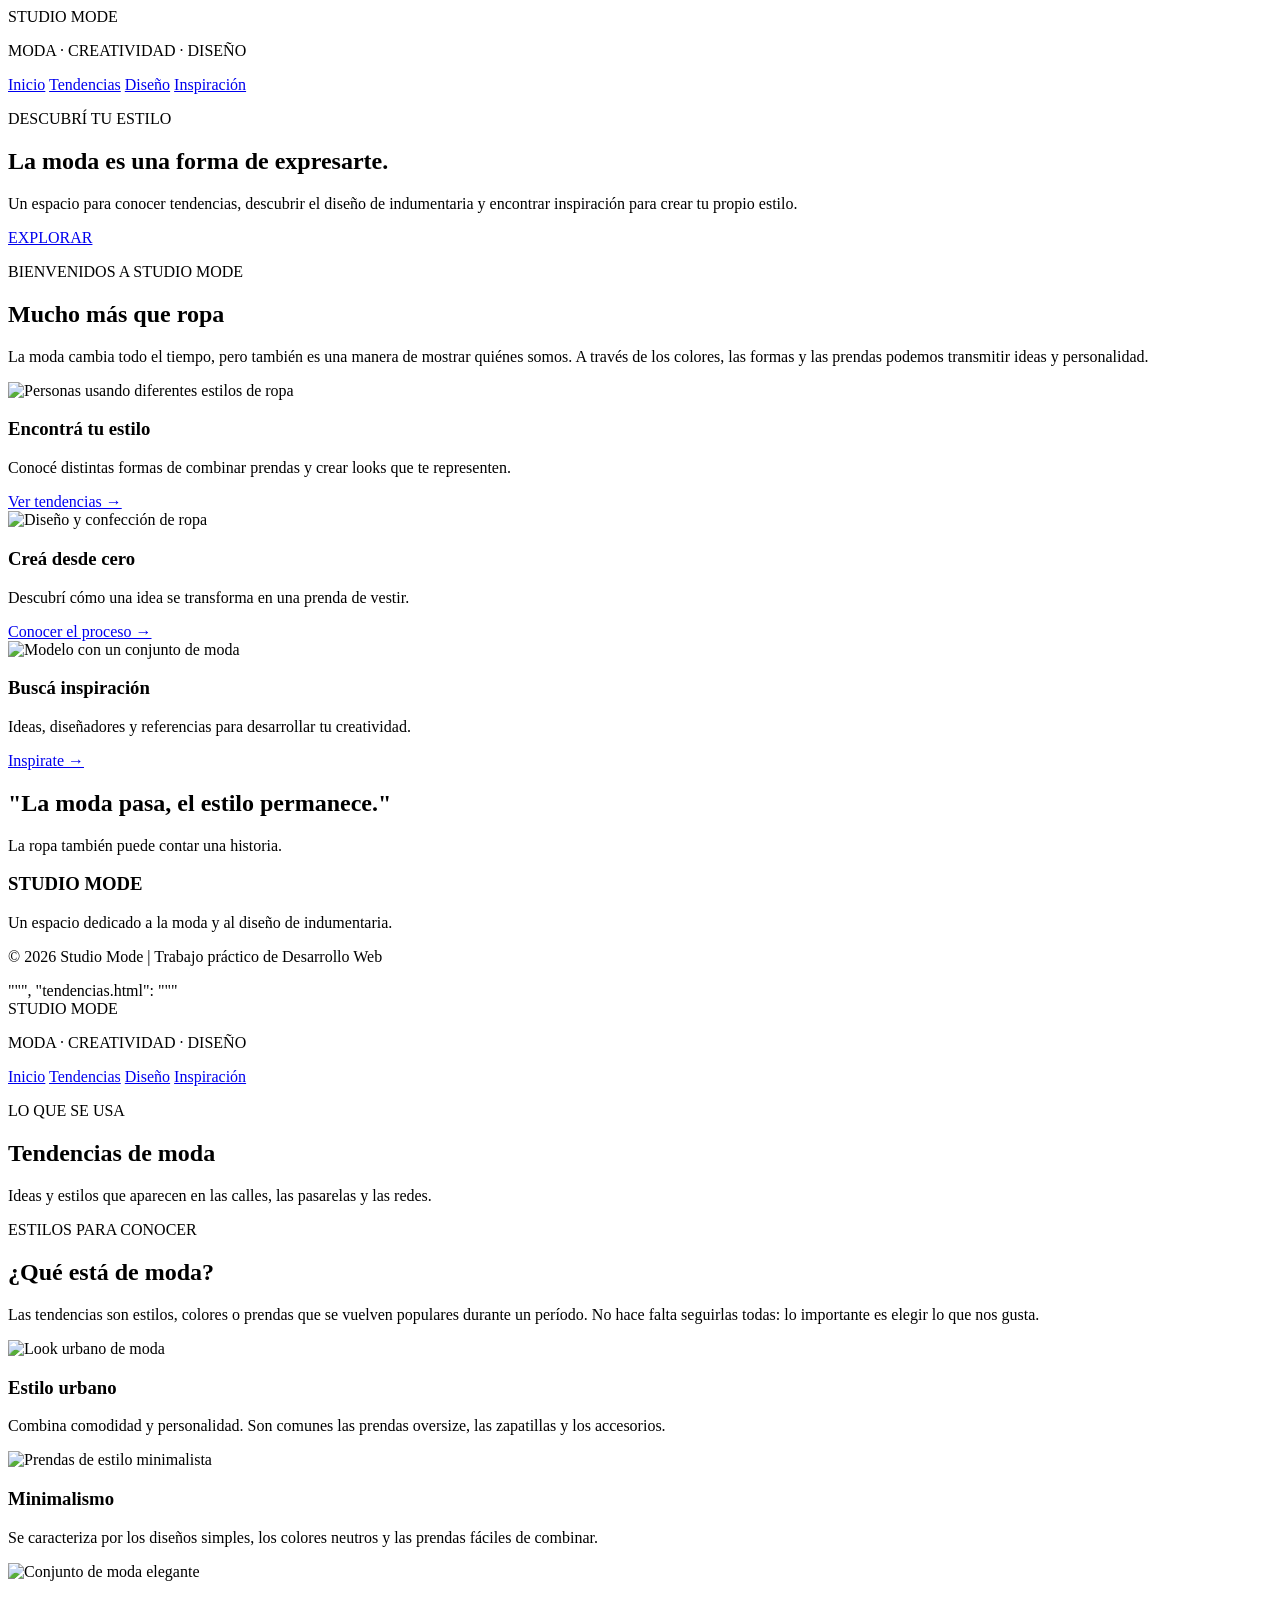
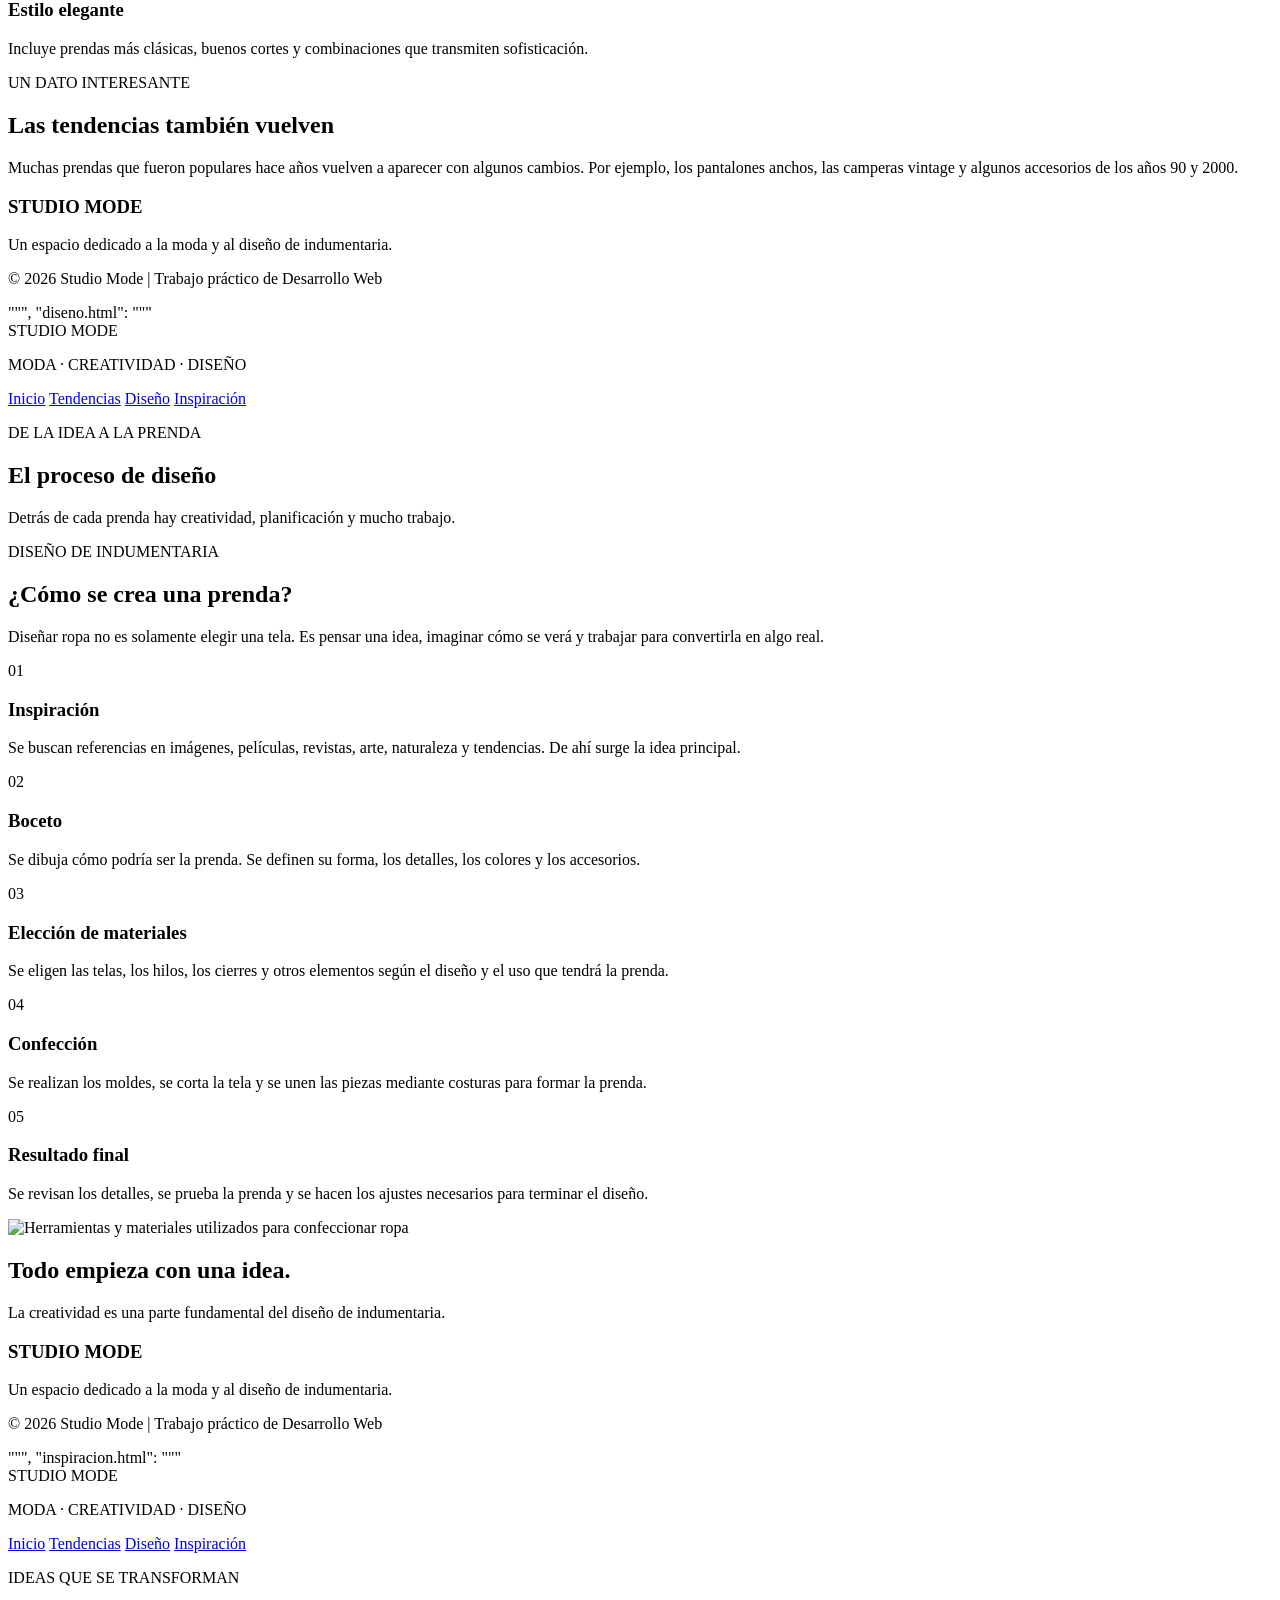
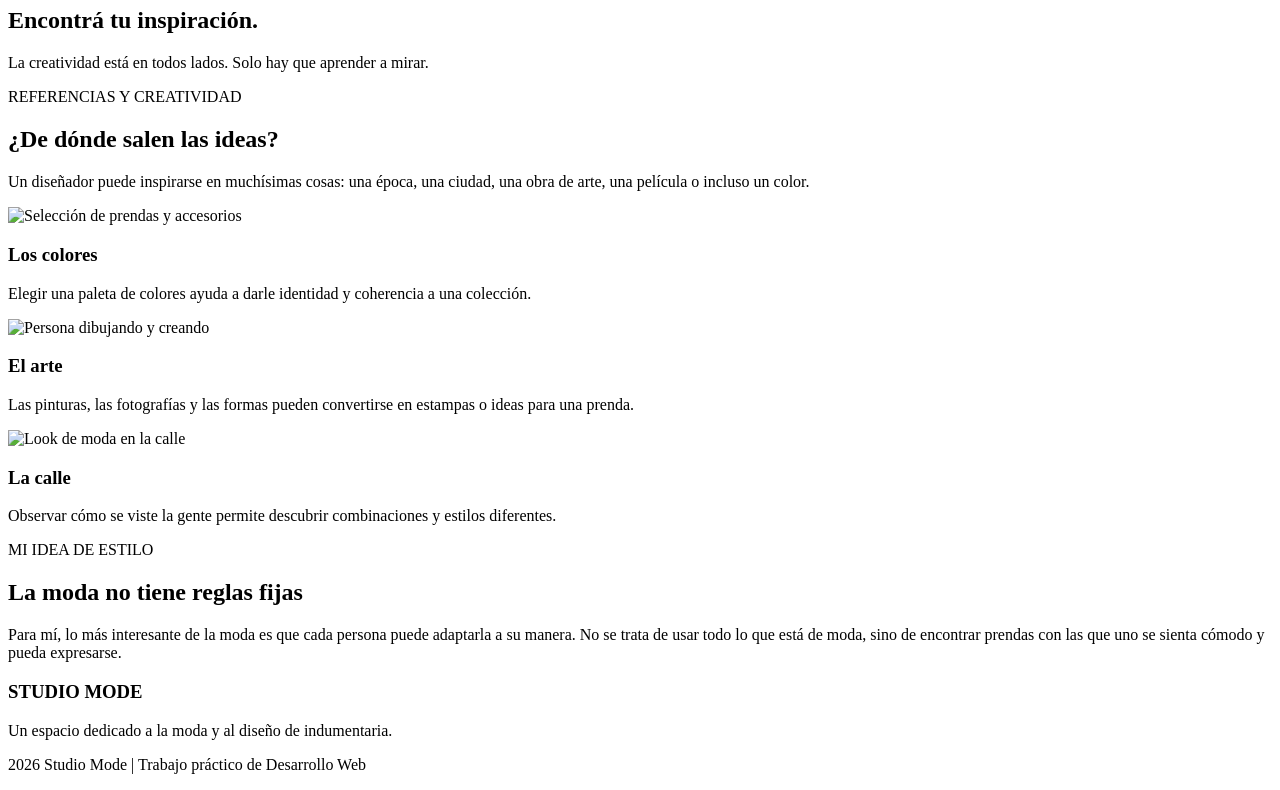
==== index.html @ 14156bb3 "Agrege un html" ====
<!DOCTYPE html>
<html lang="en"> 

<head>
    <meta charset="UTF-8">
    <meta name="viewport" content="width=device-width, initial-scale=1.0">
    <title>Studio Mode | Inicio</title>
    <link rel="stylesheet" href="estilos.css">
</head>
<body>
    <header>
        <div class="logo">STUDIO <span>MODE</span></div>
        <p>MODA · CREATIVIDAD · DISEÑO</p>
    </header>

    <nav>
        <a class="seleccionado" href="index.html">Inicio</a>
        <a href="tendencias.html">Tendencias</a>
        <a href="diseno.html">Diseño</a>
        <a href="inspiracion.html">Inspiración</a>
    </nav>

    <main>
        <section class="portada">
            <div class="portada-texto">
                <p class="subtitulo">DESCUBRÍ TU ESTILO</p>
                <h1>La moda es una forma de expresarte.</h1>
                <p>Un espacio para conocer tendencias, descubrir el diseño de indumentaria y encontrar inspiración para crear tu propio estilo.</p>
                <a class="boton" href="tendencias.html">EXPLORAR</a>
            </div>
        </section>

        <section class="contenido">
            <div class="titulo-seccion">
                <p class="subtitulo">BIENVENIDOS A STUDIO MODE</p>
                <h2>Mucho más que ropa</h2>
                <p>La moda cambia todo el tiempo, pero también es una manera de mostrar quiénes somos. A través de los colores, las formas y las prendas podemos transmitir ideas y personalidad.</p>
            </div>

            <div class="tarjetas">
                <article class="tarjeta">
                    <img src="https://images.unsplash.com/photo-1483985988355-763728e1935b?auto=format&fit=crop&w=900&q=85" alt="Personas usando diferentes estilos de ropa">
                    <div class="tarjeta-texto">
                        <h3>Encontrá tu estilo</h3>
                        <p>Conocé distintas formas de combinar prendas y crear looks que te representen.</p>
                        <a href="tendencias.html">Ver tendencias →</a>
                    </div>
                </article>

                <article class="tarjeta">
                    <img src="https://images.unsplash.com/photo-1558618666-fcd25c85cd64?auto=format&fit=crop&w=900&q=85" alt="Diseño y confección de ropa">
                    <div class="tarjeta-texto">
                        <h3>Creá desde cero</h3>
                        <p>Descubrí cómo una idea se transforma en una prenda de vestir.</p>
                        <a href="diseno.html">Conocer el proceso →</a>
                    </div>
                </article>

                <article class="tarjeta">
                    <img src="https://images.unsplash.com/photo-1539109136881-3be0616acf4b?auto=format&fit=crop&w=900&q=85" alt="Modelo con un conjunto de moda">
                    <div class="tarjeta-texto">
                        <h3>Buscá inspiración</h3>
                        <p>Ideas, diseñadores y referencias para desarrollar tu creatividad.</p>
                        <a href="inspiracion.html">Inspirate →</a>
                    </div>
                </article>
            </div>
        </section>

        <section class="frase">
            <h2>"La moda pasa, el estilo permanece."</h2>
            <p>La ropa también puede contar una historia.</p>
        </section>
    </main>

    <footer>
        <h3>STUDIO MODE</h3>
        <p>Un espacio dedicado a la moda y al diseño de indumentaria.</p>
        <p class="copyright">© 2026 Studio Mode | Trabajo práctico de Desarrollo Web</p>
    </footer>
</body>
</html>
""",
"tendencias.html": """<!DOCTYPE html>
<html lang="es">
<head>
    <meta charset="UTF-8">
    <meta name="viewport" content="width=device-width, initial-scale=1.0">
    <title>Studio Mode | Tendencias</title>
    <link rel="stylesheet" href="estilos.css">
</head>
<body>
    <header>
        <div class="logo">STUDIO <span>MODE</span></div>
        <p>MODA · CREATIVIDAD · DISEÑO</p>
    </header>

    <nav>
        <a href="index.html">Inicio</a>
        <a class="seleccionado" href="tendencias.html">Tendencias</a>
        <a href="diseno.html">Diseño</a>
        <a href="inspiracion.html">Inspiración</a>
    </nav>

    <main>
        <section class="banner tendencias-banner">
            <div>
                <p class="subtitulo">LO QUE SE USA</p>
                <h1>Tendencias de moda</h1>
                <p>Ideas y estilos que aparecen en las calles, las pasarelas y las redes.</p>
            </div>
        </section>

        <section class="contenido">
            <div class="titulo-seccion">
                <p class="subtitulo">ESTILOS PARA CONOCER</p>
                <h2>¿Qué está de moda?</h2>
                <p>Las tendencias son estilos, colores o prendas que se vuelven populares durante un período. No hace falta seguirlas todas: lo importante es elegir lo que nos gusta.</p>
            </div>

            <div class="tarjetas">
                <article class="tarjeta">
                    <img src="https://images.unsplash.com/photo-1529139574466-a303027c1d8b?auto=format&fit=crop&w=900&q=85" alt="Look urbano de moda">
                    <div class="tarjeta-texto">
                        <h3>Estilo urbano</h3>
                        <p>Combina comodidad y personalidad. Son comunes las prendas oversize, las zapatillas y los accesorios.</p>
                    </div>
                </article>
                <article class="tarjeta">
                    <img src="https://images.unsplash.com/photo-1490481651871-ab68de25d43d?auto=format&fit=crop&w=900&q=85" alt="Prendas de estilo minimalista">
                    <div class="tarjeta-texto">
                        <h3>Minimalismo</h3>
                        <p>Se caracteriza por los diseños simples, los colores neutros y las prendas fáciles de combinar.</p>
                    </div>
                </article>
                <article class="tarjeta">
                    <img src="https://images.unsplash.com/photo-1539109136881-3be0616acf4b?auto=format&fit=crop&w=900&q=85" alt="Conjunto de moda elegante">
                    <div class="tarjeta-texto">
                        <h3>Estilo elegante</h3>
                        <p>Incluye prendas más clásicas, buenos cortes y combinaciones que transmiten sofisticación.</p>
                    </div>
                </article>
            </div>
        </section>

        <section class="contenido bloque-color">
            <div class="titulo-seccion">
                <p class="subtitulo">UN DATO INTERESANTE</p>
                <h2>Las tendencias también vuelven</h2>
                <p>Muchas prendas que fueron populares hace años vuelven a aparecer con algunos cambios. Por ejemplo, los pantalones anchos, las camperas vintage y algunos accesorios de los años 90 y 2000.</p>
            </div>
        </section>
    </main>

    <footer>
        <h3>STUDIO MODE</h3>
        <p>Un espacio dedicado a la moda y al diseño de indumentaria.</p>
        <p class="copyright">© 2026 Studio Mode | Trabajo práctico de Desarrollo Web</p>
    </footer>
</body>
</html>
""",
"diseno.html": """<!DOCTYPE html>
<html lang="es">
<head>
    <meta charset="UTF-8">
    <meta name="viewport" content="width=device-width, initial-scale=1.0">
    <title>Studio Mode | Diseño</title>
    <link rel="stylesheet" href="estilos.css">
</head>
<body>
    <header>
        <div class="logo">STUDIO <span>MODE</span></div>
        <p>MODA · CREATIVIDAD · DISEÑO</p>
    </header>

    <nav>
        <a href="index.html">Inicio</a>
        <a href="tendencias.html">Tendencias</a>
        <a class="seleccionado" href="diseno.html">Diseño</a>
        <a href="inspiracion.html">Inspiración</a>
    </nav>

    <main>
        <section class="banner diseno-banner">
            <div>
                <p class="subtitulo">DE LA IDEA A LA PRENDA</p>
                <h1>El proceso de diseño</h1>
                <p>Detrás de cada prenda hay creatividad, planificación y mucho trabajo.</p>
            </div>
        </section>

        <section class="contenido">
            <div class="titulo-seccion">
                <p class="subtitulo">DISEÑO DE INDUMENTARIA</p>
                <h2>¿Cómo se crea una prenda?</h2>
                <p>Diseñar ropa no es solamente elegir una tela. Es pensar una idea, imaginar cómo se verá y trabajar para convertirla en algo real.</p>
            </div>

            <div class="pasos">
                <article class="paso">
                    <span>01</span>
                    <div><h3>Inspiración</h3><p>Se buscan referencias en imágenes, películas, revistas, arte, naturaleza y tendencias. De ahí surge la idea principal.</p></div>
                </article>
                <article class="paso">
                    <span>02</span>
                    <div><h3>Boceto</h3><p>Se dibuja cómo podría ser la prenda. Se definen su forma, los detalles, los colores y los accesorios.</p></div>
                </article>
                <article class="paso">
                    <span>03</span>
                    <div><h3>Elección de materiales</h3><p>Se eligen las telas, los hilos, los cierres y otros elementos según el diseño y el uso que tendrá la prenda.</p></div>
                </article>
                <article class="paso">
                    <span>04</span>
                    <div><h3>Confección</h3><p>Se realizan los moldes, se corta la tela y se unen las piezas mediante costuras para formar la prenda.</p></div>
                </article>
                <article class="paso">
                    <span>05</span>
                    <div><h3>Resultado final</h3><p>Se revisan los detalles, se prueba la prenda y se hacen los ajustes necesarios para terminar el diseño.</p></div>
                </article>
            </div>

            <div class="imagen-destacada">
                <img src="https://images.unsplash.com/photo-1558618666-fcd25c85cd64?auto=format&fit=crop&w=1400&q=85" alt="Herramientas y materiales utilizados para confeccionar ropa">
                <div><h2>Todo empieza con una idea.</h2><p>La creatividad es una parte fundamental del diseño de indumentaria.</p></div>
            </div>
        </section>
    </main>

    <footer>
        <h3>STUDIO MODE</h3>
        <p>Un espacio dedicado a la moda y al diseño de indumentaria.</p>
        <p class="copyright">© 2026 Studio Mode | Trabajo práctico de Desarrollo Web</p>
    </footer>
</body>
</html>
""",
"inspiracion.html": """<!DOCTYPE html>
<html lang="es">
<head>
    <meta charset="UTF-8">
    <meta name="viewport" content="width=device-width, initial-scale=1.0">
    <title>Studio Mode | Inspiración</title>
    <link rel="stylesheet" href="estilos.css">
</head>
<body>
    <header>
        <div class="logo">STUDIO <span>MODE</span></div>
        <p>MODA · CREATIVIDAD · DISEÑO</p>
    </header>

    <nav>
        <a href="index.html">Inicio</a>
        <a href="tendencias.html">Tendencias</a>
        <a href="diseno.html">Diseño</a>
        <a class="seleccionado" href="inspiracion.html">Inspiración</a>
    </nav>

    <main>
        <section class="banner inspiracion-banner">
            <div>
                <p class="subtitulo">IDEAS QUE SE TRANSFORMAN</p>
                <h1>Encontrá tu inspiración.</h1>
                <p>La creatividad está en todos lados. Solo hay que aprender a mirar.</p>
            </div>
        </section>

        <section class="contenido">
            <div class="titulo-seccion">
                <p class="subtitulo">REFERENCIAS Y CREATIVIDAD</p>
                <h2>¿De dónde salen las ideas?</h2>
                <p>Un diseñador puede inspirarse en muchísimas cosas: una época, una ciudad, una obra de arte, una película o incluso un color.</p>
            </div>

            <div class="inspo-grid">
                <article class="inspo-card">
                    <img src="https://images.unsplash.com/photo-1490481651871-ab68de25d43d?auto=format&fit=crop&w=900&q=85" alt="Selección de prendas y accesorios">
                    <h3>Los colores</h3>
                    <p>Elegir una paleta de colores ayuda a darle identidad y coherencia a una colección.</p>
                </article>
                <article class="inspo-card">
                    <img src="https://images.unsplash.com/photo-1452860606245-08befc0ff44b?auto=format&fit=crop&w=900&q=85" alt="Persona dibujando y creando">
                    <h3>El arte</h3>
                    <p>Las pinturas, las fotografías y las formas pueden convertirse en estampas o ideas para una prenda.</p>
                </article>
                <article class="inspo-card">
                    <img src="https://images.unsplash.com/photo-1529139574466-a303027c1d8b?auto=format&fit=crop&w=900&q=85" alt="Look de moda en la calle">
                    <h3>La calle</h3>
                    <p>Observar cómo se viste la gente permite descubrir combinaciones y estilos diferentes.</p>
                </article>
            </div>
        </section>

        <section class="contenido bloque-color">
            <div class="titulo-seccion">
                <p class="subtitulo">MI IDEA DE ESTILO</p>
                <h2>La moda no tiene reglas fijas</h2>
                <p>Para mí, lo más interesante de la moda es que cada persona puede adaptarla a su manera. No se trata de usar todo lo que está de moda, sino de encontrar prendas con las que uno se sienta cómodo y pueda expresarse.</p>
            </div>
        </section>
    </main>

    <footer>
        <h3>STUDIO MODE</h3>
        <p>Un espacio dedicado a la moda y al diseño de indumentaria.</p>
        <p class="copyright">2026 Studio Mode | Trabajo práctico de Desarrollo Web</p>
    </footer>
</body>
</html>
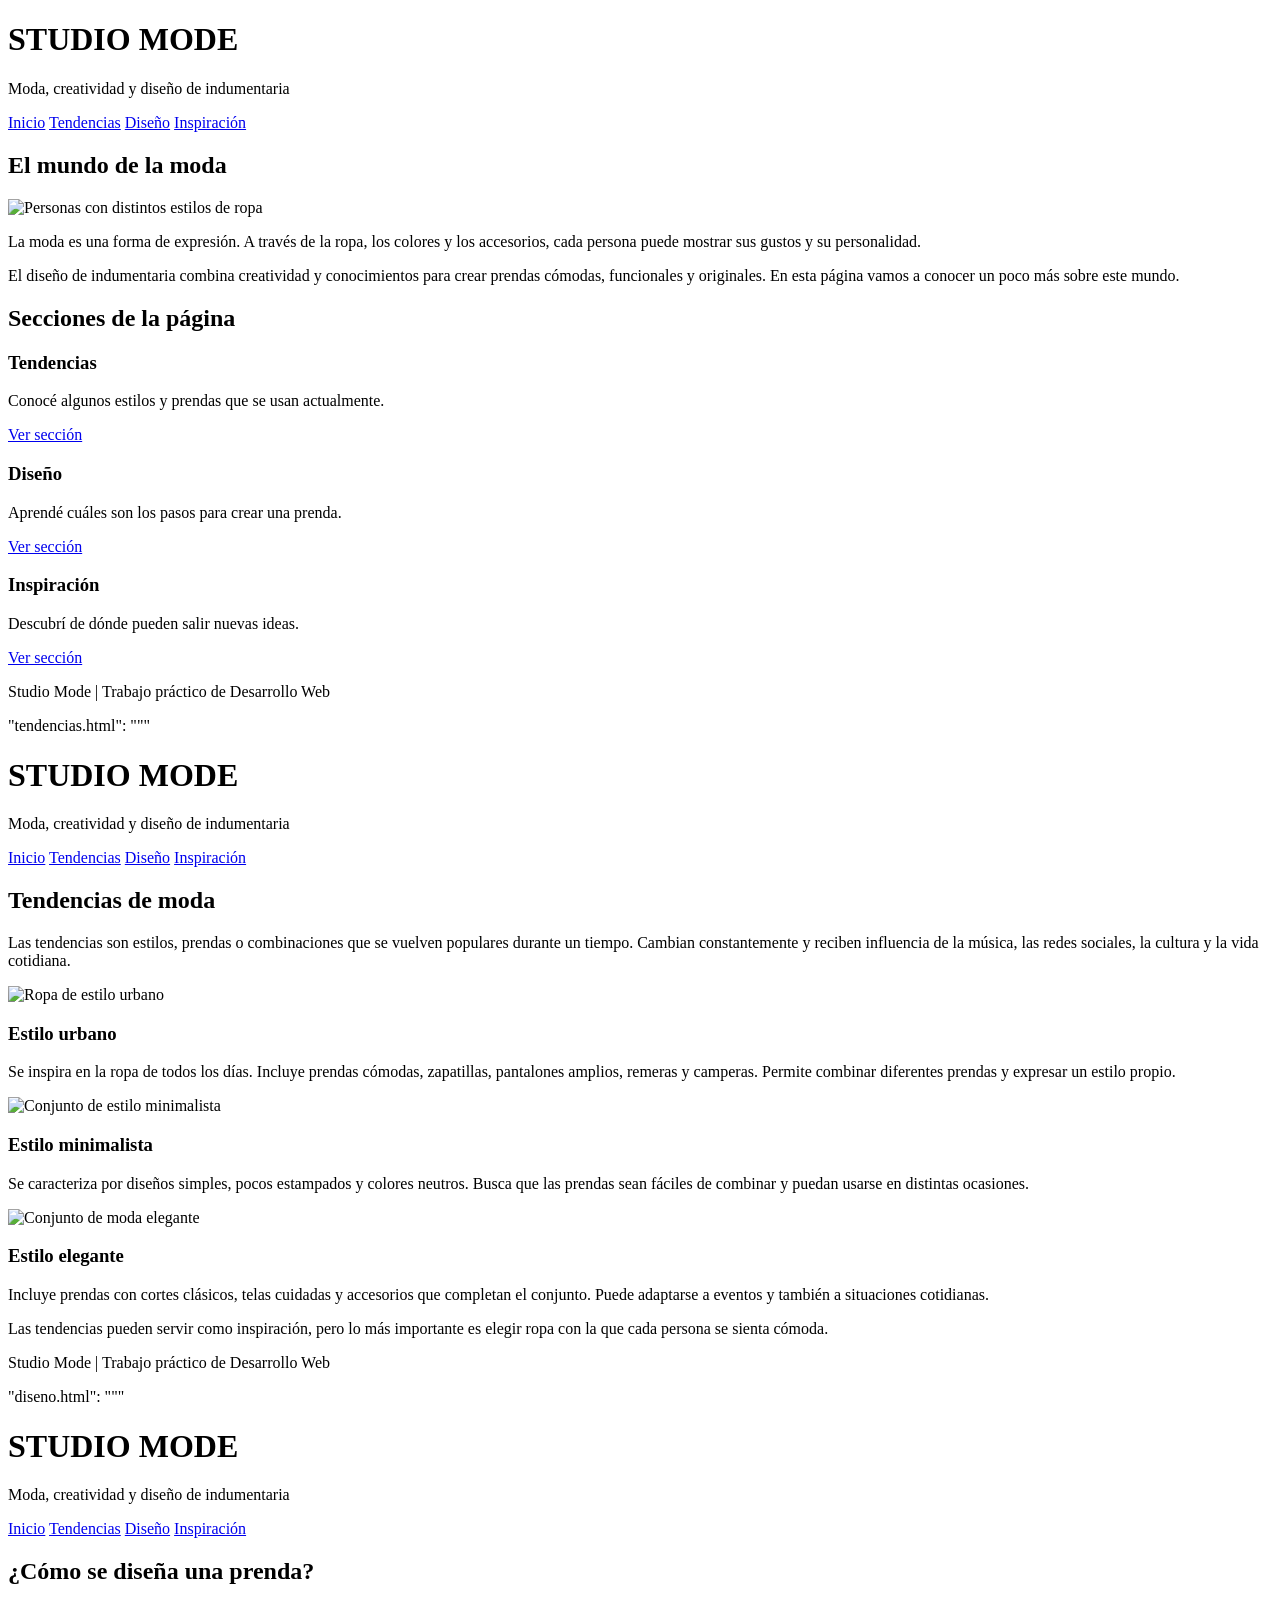
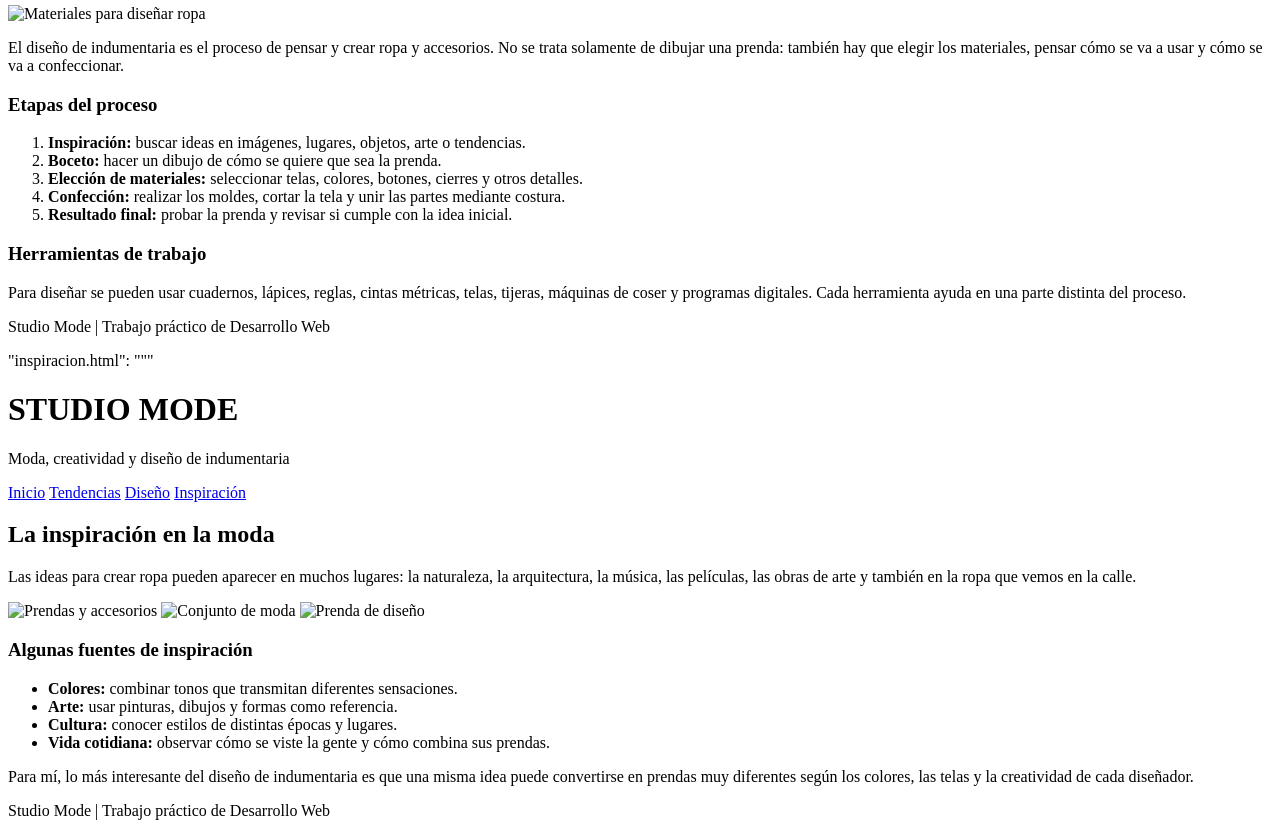
==== commit 25c29b27: "modifique cosas del html" ====
--- a/index.html
+++ b/index.html
@@ -1,309 +1,173 @@
 <!DOCTYPE html>
-<html lang="en"> 
-
+<html lang="en">
 <head>
     <meta charset="UTF-8">
     <meta name="viewport" content="width=device-width, initial-scale=1.0">
-    <title>Studio Mode | Inicio</title>
+    <title>Studio Mode - Inicio</title>
     <link rel="stylesheet" href="estilos.css">
 </head>
 <body>
     <header>
-        <div class="logo">STUDIO <span>MODE</span></div>
-        <p>MODA · CREATIVIDAD · DISEÑO</p>
+        <h1>STUDIO MODE</h1>
+        <p>Moda, creatividad y diseño de indumentaria</p>
     </header>
-
     <nav>
-        <a class="seleccionado" href="index.html">Inicio</a>
+        <a href="index.html">Inicio</a>
         <a href="tendencias.html">Tendencias</a>
         <a href="diseno.html">Diseño</a>
         <a href="inspiracion.html">Inspiración</a>
     </nav>
-
     <main>
-        <section class="portada">
-            <div class="portada-texto">
-                <p class="subtitulo">DESCUBRÍ TU ESTILO</p>
-                <h1>La moda es una forma de expresarte.</h1>
-                <p>Un espacio para conocer tendencias, descubrir el diseño de indumentaria y encontrar inspiración para crear tu propio estilo.</p>
-                <a class="boton" href="tendencias.html">EXPLORAR</a>
-            </div>
-        </section>
-
-        <section class="contenido">
-            <div class="titulo-seccion">
-                <p class="subtitulo">BIENVENIDOS A STUDIO MODE</p>
-                <h2>Mucho más que ropa</h2>
-                <p>La moda cambia todo el tiempo, pero también es una manera de mostrar quiénes somos. A través de los colores, las formas y las prendas podemos transmitir ideas y personalidad.</p>
-            </div>
-
-            <div class="tarjetas">
-                <article class="tarjeta">
-                    <img src="https://images.unsplash.com/photo-1483985988355-763728e1935b?auto=format&fit=crop&w=900&q=85" alt="Personas usando diferentes estilos de ropa">
-                    <div class="tarjeta-texto">
-                        <h3>Encontrá tu estilo</h3>
-                        <p>Conocé distintas formas de combinar prendas y crear looks que te representen.</p>
-                        <a href="tendencias.html">Ver tendencias →</a>
-                    </div>
-                </article>
-
-                <article class="tarjeta">
-                    <img src="https://images.unsplash.com/photo-1558618666-fcd25c85cd64?auto=format&fit=crop&w=900&q=85" alt="Diseño y confección de ropa">
-                    <div class="tarjeta-texto">
-                        <h3>Creá desde cero</h3>
-                        <p>Descubrí cómo una idea se transforma en una prenda de vestir.</p>
-                        <a href="diseno.html">Conocer el proceso →</a>
-                    </div>
-                </article>
-
-                <article class="tarjeta">
-                    <img src="https://images.unsplash.com/photo-1539109136881-3be0616acf4b?auto=format&fit=crop&w=900&q=85" alt="Modelo con un conjunto de moda">
-                    <div class="tarjeta-texto">
-                        <h3>Buscá inspiración</h3>
-                        <p>Ideas, diseñadores y referencias para desarrollar tu creatividad.</p>
-                        <a href="inspiracion.html">Inspirate →</a>
-                    </div>
-                </article>
-            </div>
-        </section>
-
-        <section class="frase">
-            <h2>"La moda pasa, el estilo permanece."</h2>
-            <p>La ropa también puede contar una historia.</p>
-        </section>
+        <h2>El mundo de la moda</h2>
+        <img class="imagen-principal" src="https://images.unsplash.com/photo-1483985988355-763728e1935b?auto=format&fit=crop&w=1100&q=80" alt="Personas con distintos estilos de ropa">
+        <p>La moda es una forma de expresión. A través de la ropa, los colores y los accesorios, cada persona puede mostrar sus gustos y su personalidad.</p>
+        <p>El diseño de indumentaria combina creatividad y conocimientos para crear prendas cómodas, funcionales y originales. En esta página vamos a conocer un poco más sobre este mundo.</p>
+        <h2>Secciones de la página</h2>
+        <div class="contenedor">
+            <section class="tarjeta">
+                <h3>Tendencias</h3>
+                <p>Conocé algunos estilos y prendas que se usan actualmente.</p>
+                <a href="tendencias.html">Ver sección</a>
+            </section>
+            <section class="tarjeta">
+                <h3>Diseño</h3>
+                <p>Aprendé cuáles son los pasos para crear una prenda.</p>
+                <a href="diseno.html">Ver sección</a>
+            </section>
+            <section class="tarjeta">
+                <h3>Inspiración</h3>
+                <p>Descubrí de dónde pueden salir nuevas ideas.</p>
+                <a href="inspiracion.html">Ver sección</a>
+            </section>
+        </div>
     </main>
-
-    <footer>
-        <h3>STUDIO MODE</h3>
-        <p>Un espacio dedicado a la moda y al diseño de indumentaria.</p>
-        <p class="copyright">© 2026 Studio Mode | Trabajo práctico de Desarrollo Web</p>
-    </footer>
+    <footer><p>Studio Mode | Trabajo práctico de Desarrollo Web</p></footer>
 </body>
 </html>
-""",
+
 "tendencias.html": """<!DOCTYPE html>
 <html lang="es">
 <head>
     <meta charset="UTF-8">
     <meta name="viewport" content="width=device-width, initial-scale=1.0">
-    <title>Studio Mode | Tendencias</title>
+    <title>Studio Mode - Tendencias</title>
     <link rel="stylesheet" href="estilos.css">
 </head>
 <body>
     <header>
-        <div class="logo">STUDIO <span>MODE</span></div>
-        <p>MODA · CREATIVIDAD · DISEÑO</p>
+        <h1>STUDIO MODE</h1>
+        <p>Moda, creatividad y diseño de indumentaria</p>
     </header>
-
     <nav>
         <a href="index.html">Inicio</a>
-        <a class="seleccionado" href="tendencias.html">Tendencias</a>
+        <a href="tendencias.html">Tendencias</a>
         <a href="diseno.html">Diseño</a>
         <a href="inspiracion.html">Inspiración</a>
     </nav>
-
     <main>
-        <section class="banner tendencias-banner">
+        <h2>Tendencias de moda</h2>
+        <p>Las tendencias son estilos, prendas o combinaciones que se vuelven populares durante un tiempo. Cambian constantemente y reciben influencia de la música, las redes sociales, la cultura y la vida cotidiana.</p>
+        <div class="bloque">
+            <img src="https://images.unsplash.com/photo-1485230895905-ec40ba36b9bc?auto=format&fit=crop&w=900&q=80" alt="Ropa de estilo urbano">
             <div>
-                <p class="subtitulo">LO QUE SE USA</p>
-                <h1>Tendencias de moda</h1>
-                <p>Ideas y estilos que aparecen en las calles, las pasarelas y las redes.</p>
+                <h3>Estilo urbano</h3>
+                <p>Se inspira en la ropa de todos los días. Incluye prendas cómodas, zapatillas, pantalones amplios, remeras y camperas. Permite combinar diferentes prendas y expresar un estilo propio.</p>
             </div>
-        </section>
-
-        <section class="contenido">
-            <div class="titulo-seccion">
-                <p class="subtitulo">ESTILOS PARA CONOCER</p>
-                <h2>¿Qué está de moda?</h2>
-                <p>Las tendencias son estilos, colores o prendas que se vuelven populares durante un período. No hace falta seguirlas todas: lo importante es elegir lo que nos gusta.</p>
+        </div>
+        <div class="bloque">
+            <img src="https://images.unsplash.com/photo-1539109136881-3be0616acf4b?auto=format&fit=crop&w=900&q=80" alt="Conjunto de estilo minimalista">
+            <div>
+                <h3>Estilo minimalista</h3>
+                <p>Se caracteriza por diseños simples, pocos estampados y colores neutros. Busca que las prendas sean fáciles de combinar y puedan usarse en distintas ocasiones.</p>
             </div>
-
-            <div class="tarjetas">
-                <article class="tarjeta">
-                    <img src="https://images.unsplash.com/photo-1529139574466-a303027c1d8b?auto=format&fit=crop&w=900&q=85" alt="Look urbano de moda">
-                    <div class="tarjeta-texto">
-                        <h3>Estilo urbano</h3>
-                        <p>Combina comodidad y personalidad. Son comunes las prendas oversize, las zapatillas y los accesorios.</p>
-                    </div>
-                </article>
-                <article class="tarjeta">
-                    <img src="https://images.unsplash.com/photo-1490481651871-ab68de25d43d?auto=format&fit=crop&w=900&q=85" alt="Prendas de estilo minimalista">
-                    <div class="tarjeta-texto">
-                        <h3>Minimalismo</h3>
-                        <p>Se caracteriza por los diseños simples, los colores neutros y las prendas fáciles de combinar.</p>
-                    </div>
-                </article>
-                <article class="tarjeta">
-                    <img src="https://images.unsplash.com/photo-1539109136881-3be0616acf4b?auto=format&fit=crop&w=900&q=85" alt="Conjunto de moda elegante">
-                    <div class="tarjeta-texto">
-                        <h3>Estilo elegante</h3>
-                        <p>Incluye prendas más clásicas, buenos cortes y combinaciones que transmiten sofisticación.</p>
-                    </div>
-                </article>
+        </div>
+        <div class="bloque">
+            <img src="https://images.unsplash.com/photo-1529139574466-a303027c1d8b?auto=format&fit=crop&w=900&q=80" alt="Conjunto de moda elegante">
+            <div>
+                <h3>Estilo elegante</h3>
+                <p>Incluye prendas con cortes clásicos, telas cuidadas y accesorios que completan el conjunto. Puede adaptarse a eventos y también a situaciones cotidianas.</p>
             </div>
-        </section>
-
-        <section class="contenido bloque-color">
-            <div class="titulo-seccion">
-                <p class="subtitulo">UN DATO INTERESANTE</p>
-                <h2>Las tendencias también vuelven</h2>
-                <p>Muchas prendas que fueron populares hace años vuelven a aparecer con algunos cambios. Por ejemplo, los pantalones anchos, las camperas vintage y algunos accesorios de los años 90 y 2000.</p>
-            </div>
-        </section>
+        </div>
+        <p class="destacado">Las tendencias pueden servir como inspiración, pero lo más importante es elegir ropa con la que cada persona se sienta cómoda.</p>
     </main>
-
-    <footer>
-        <h3>STUDIO MODE</h3>
-        <p>Un espacio dedicado a la moda y al diseño de indumentaria.</p>
-        <p class="copyright">© 2026 Studio Mode | Trabajo práctico de Desarrollo Web</p>
-    </footer>
+    <footer><p>Studio Mode | Trabajo práctico de Desarrollo Web</p></footer>
 </body>
 </html>
-""",
+
 "diseno.html": """<!DOCTYPE html>
 <html lang="es">
 <head>
     <meta charset="UTF-8">
     <meta name="viewport" content="width=device-width, initial-scale=1.0">
-    <title>Studio Mode | Diseño</title>
+    <title>Studio Mode - Diseño</title>
     <link rel="stylesheet" href="estilos.css">
 </head>
 <body>
     <header>
-        <div class="logo">STUDIO <span>MODE</span></div>
-        <p>MODA · CREATIVIDAD · DISEÑO</p>
+        <h1>STUDIO MODE</h1>
+        <p>Moda, creatividad y diseño de indumentaria</p>
     </header>
-
     <nav>
         <a href="index.html">Inicio</a>
         <a href="tendencias.html">Tendencias</a>
-        <a class="seleccionado" href="diseno.html">Diseño</a>
+        <a href="diseno.html">Diseño</a>
         <a href="inspiracion.html">Inspiración</a>
     </nav>
-
     <main>
-        <section class="banner diseno-banner">
-            <div>
-                <p class="subtitulo">DE LA IDEA A LA PRENDA</p>
-                <h1>El proceso de diseño</h1>
-                <p>Detrás de cada prenda hay creatividad, planificación y mucho trabajo.</p>
-            </div>
-        </section>
-
-        <section class="contenido">
-            <div class="titulo-seccion">
-                <p class="subtitulo">DISEÑO DE INDUMENTARIA</p>
-                <h2>¿Cómo se crea una prenda?</h2>
-                <p>Diseñar ropa no es solamente elegir una tela. Es pensar una idea, imaginar cómo se verá y trabajar para convertirla en algo real.</p>
-            </div>
-
-            <div class="pasos">
-                <article class="paso">
-                    <span>01</span>
-                    <div><h3>Inspiración</h3><p>Se buscan referencias en imágenes, películas, revistas, arte, naturaleza y tendencias. De ahí surge la idea principal.</p></div>
-                </article>
-                <article class="paso">
-                    <span>02</span>
-                    <div><h3>Boceto</h3><p>Se dibuja cómo podría ser la prenda. Se definen su forma, los detalles, los colores y los accesorios.</p></div>
-                </article>
-                <article class="paso">
-                    <span>03</span>
-                    <div><h3>Elección de materiales</h3><p>Se eligen las telas, los hilos, los cierres y otros elementos según el diseño y el uso que tendrá la prenda.</p></div>
-                </article>
-                <article class="paso">
-                    <span>04</span>
-                    <div><h3>Confección</h3><p>Se realizan los moldes, se corta la tela y se unen las piezas mediante costuras para formar la prenda.</p></div>
-                </article>
-                <article class="paso">
-                    <span>05</span>
-                    <div><h3>Resultado final</h3><p>Se revisan los detalles, se prueba la prenda y se hacen los ajustes necesarios para terminar el diseño.</p></div>
-                </article>
-            </div>
-
-            <div class="imagen-destacada">
-                <img src="https://images.unsplash.com/photo-1558618666-fcd25c85cd64?auto=format&fit=crop&w=1400&q=85" alt="Herramientas y materiales utilizados para confeccionar ropa">
-                <div><h2>Todo empieza con una idea.</h2><p>La creatividad es una parte fundamental del diseño de indumentaria.</p></div>
-            </div>
-        </section>
+        <h2>¿Cómo se diseña una prenda?</h2>
+        <img class="imagen-principal" src="https://images.unsplash.com/photo-1558618666-fcd25c85cd64?auto=format&fit=crop&w=1100&q=80" alt="Materiales para diseñar ropa">
+        <p>El diseño de indumentaria es el proceso de pensar y crear ropa y accesorios. No se trata solamente de dibujar una prenda: también hay que elegir los materiales, pensar cómo se va a usar y cómo se va a confeccionar.</p>
+        <h3>Etapas del proceso</h3>
+        <ol class="pasos">
+            <li><strong>Inspiración:</strong> buscar ideas en imágenes, lugares, objetos, arte o tendencias.</li>
+            <li><strong>Boceto:</strong> hacer un dibujo de cómo se quiere que sea la prenda.</li>
+            <li><strong>Elección de materiales:</strong> seleccionar telas, colores, botones, cierres y otros detalles.</li>
+            <li><strong>Confección:</strong> realizar los moldes, cortar la tela y unir las partes mediante costura.</li>
+            <li><strong>Resultado final:</strong> probar la prenda y revisar si cumple con la idea inicial.</li>
+        </ol>
+        <h3>Herramientas de trabajo</h3>
+        <p>Para diseñar se pueden usar cuadernos, lápices, reglas, cintas métricas, telas, tijeras, máquinas de coser y programas digitales. Cada herramienta ayuda en una parte distinta del proceso.</p>
     </main>
-
-    <footer>
-        <h3>STUDIO MODE</h3>
-        <p>Un espacio dedicado a la moda y al diseño de indumentaria.</p>
-        <p class="copyright">© 2026 Studio Mode | Trabajo práctico de Desarrollo Web</p>
-    </footer>
+    <footer><p>Studio Mode | Trabajo práctico de Desarrollo Web</p></footer>
 </body>
 </html>
-""",
+
 "inspiracion.html": """<!DOCTYPE html>
 <html lang="es">
 <head>
     <meta charset="UTF-8">
     <meta name="viewport" content="width=device-width, initial-scale=1.0">
-    <title>Studio Mode | Inspiración</title>
+    <title>Studio Mode - Inspiración</title>
     <link rel="stylesheet" href="estilos.css">
 </head>
 <body>
     <header>
-        <div class="logo">STUDIO <span>MODE</span></div>
-        <p>MODA · CREATIVIDAD · DISEÑO</p>
+        <h1>STUDIO MODE</h1>
+        <p>Moda, creatividad y diseño de indumentaria</p>
     </header>
-
     <nav>
         <a href="index.html">Inicio</a>
         <a href="tendencias.html">Tendencias</a>
         <a href="diseno.html">Diseño</a>
-        <a class="seleccionado" href="inspiracion.html">Inspiración</a>
+        <a href="inspiracion.html">Inspiración</a>
     </nav>
-
     <main>
-        <section class="banner inspiracion-banner">
-            <div>
-                <p class="subtitulo">IDEAS QUE SE TRANSFORMAN</p>
-                <h1>Encontrá tu inspiración.</h1>
-                <p>La creatividad está en todos lados. Solo hay que aprender a mirar.</p>
-            </div>
-        </section>
-
-        <section class="contenido">
-            <div class="titulo-seccion">
-                <p class="subtitulo">REFERENCIAS Y CREATIVIDAD</p>
-                <h2>¿De dónde salen las ideas?</h2>
-                <p>Un diseñador puede inspirarse en muchísimas cosas: una época, una ciudad, una obra de arte, una película o incluso un color.</p>
-            </div>
-
-            <div class="inspo-grid">
-                <article class="inspo-card">
-                    <img src="https://images.unsplash.com/photo-1490481651871-ab68de25d43d?auto=format&fit=crop&w=900&q=85" alt="Selección de prendas y accesorios">
-                    <h3>Los colores</h3>
-                    <p>Elegir una paleta de colores ayuda a darle identidad y coherencia a una colección.</p>
-                </article>
-                <article class="inspo-card">
-                    <img src="https://images.unsplash.com/photo-1452860606245-08befc0ff44b?auto=format&fit=crop&w=900&q=85" alt="Persona dibujando y creando">
-                    <h3>El arte</h3>
-                    <p>Las pinturas, las fotografías y las formas pueden convertirse en estampas o ideas para una prenda.</p>
-                </article>
-                <article class="inspo-card">
-                    <img src="https://images.unsplash.com/photo-1529139574466-a303027c1d8b?auto=format&fit=crop&w=900&q=85" alt="Look de moda en la calle">
-                    <h3>La calle</h3>
-                    <p>Observar cómo se viste la gente permite descubrir combinaciones y estilos diferentes.</p>
-                </article>
-            </div>
-        </section>
-
-        <section class="contenido bloque-color">
-            <div class="titulo-seccion">
-                <p class="subtitulo">MI IDEA DE ESTILO</p>
-                <h2>La moda no tiene reglas fijas</h2>
-                <p>Para mí, lo más interesante de la moda es que cada persona puede adaptarla a su manera. No se trata de usar todo lo que está de moda, sino de encontrar prendas con las que uno se sienta cómodo y pueda expresarse.</p>
-            </div>
-        </section>
+        <h2>La inspiración en la moda</h2>
+        <p>Las ideas para crear ropa pueden aparecer en muchos lugares: la naturaleza, la arquitectura, la música, las películas, las obras de arte y también en la ropa que vemos en la calle.</p>
+        <div class="galeria">
+            <img src="https://images.unsplash.com/photo-1490481651871-ab68de25d43d?auto=format&fit=crop&w=700&q=80" alt="Prendas y accesorios">
+            <img src="https://images.unsplash.com/photo-1515886657613-9f3515b0c78f?auto=format&fit=crop&w=700&q=80" alt="Conjunto de moda">
+            <img src="https://images.unsplash.com/photo-1496747611176-843222e1e57c?auto=format&fit=crop&w=700&q=80" alt="Prenda de diseño">
+        </div>
+        <h3>Algunas fuentes de inspiración</h3>
+        <ul>
+            <li><strong>Colores:</strong> combinar tonos que transmitan diferentes sensaciones.</li>
+            <li><strong>Arte:</strong> usar pinturas, dibujos y formas como referencia.</li>
+            <li><strong>Cultura:</strong> conocer estilos de distintas épocas y lugares.</li>
+            <li><strong>Vida cotidiana:</strong> observar cómo se viste la gente y cómo combina sus prendas.</li>
+        </ul>
+        <p class="destacado">Para mí, lo más interesante del diseño de indumentaria es que una misma idea puede convertirse en prendas muy diferentes según los colores, las telas y la creatividad de cada diseñador.</p>
     </main>
-
-    <footer>
-        <h3>STUDIO MODE</h3>
-        <p>Un espacio dedicado a la moda y al diseño de indumentaria.</p>
-        <p class="copyright">2026 Studio Mode | Trabajo práctico de Desarrollo Web</p>
-    </footer>
+    <footer><p>Studio Mode | Trabajo práctico de Desarrollo Web</p></footer>
 </body>
 </html>
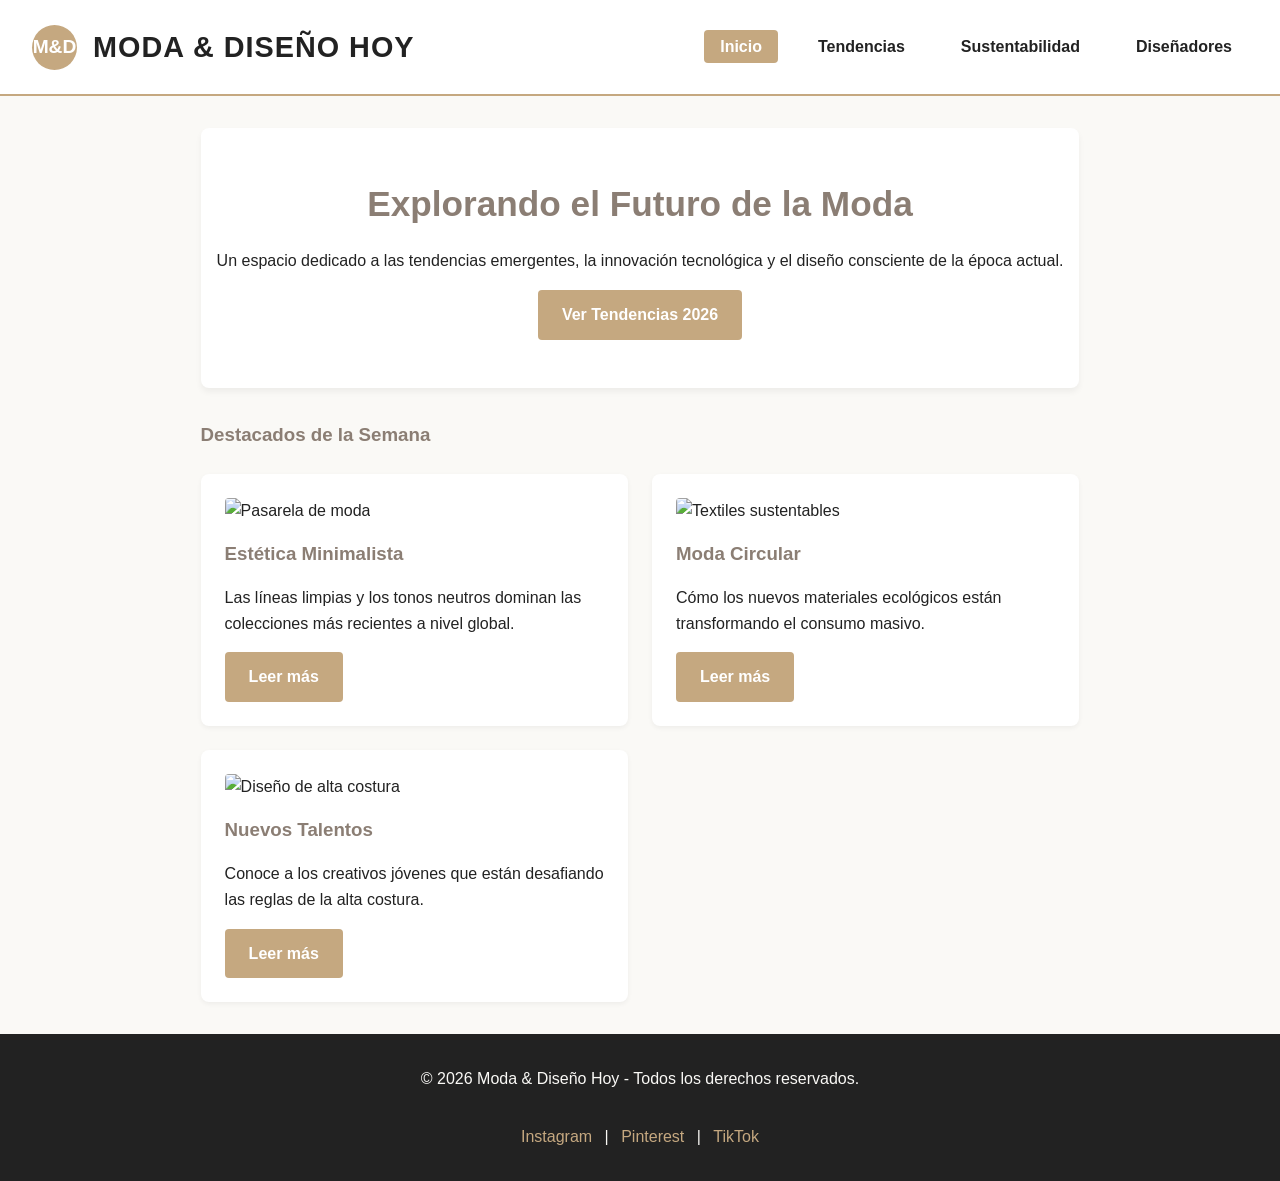
==== commit 76246949: "edite cosas del html" ====
--- a/index.html
+++ b/index.html
@@ -1,173 +1,72 @@
 <!DOCTYPE html>
-<html lang="en">
-<head>
-    <meta charset="UTF-8">
-    <meta name="viewport" content="width=device-width, initial-scale=1.0">
-    <title>Studio Mode - Inicio</title>
-    <link rel="stylesheet" href="estilos.css">
-</head>
-<body>
-    <header>
-        <h1>STUDIO MODE</h1>
-        <p>Moda, creatividad y diseño de indumentaria</p>
-    </header>
-    <nav>
-        <a href="index.html">Inicio</a>
-        <a href="tendencias.html">Tendencias</a>
-        <a href="diseno.html">Diseño</a>
-        <a href="inspiracion.html">Inspiración</a>
-    </nav>
-    <main>
-        <h2>El mundo de la moda</h2>
-        <img class="imagen-principal" src="https://images.unsplash.com/photo-1483985988355-763728e1935b?auto=format&fit=crop&w=1100&q=80" alt="Personas con distintos estilos de ropa">
-        <p>La moda es una forma de expresión. A través de la ropa, los colores y los accesorios, cada persona puede mostrar sus gustos y su personalidad.</p>
-        <p>El diseño de indumentaria combina creatividad y conocimientos para crear prendas cómodas, funcionales y originales. En esta página vamos a conocer un poco más sobre este mundo.</p>
-        <h2>Secciones de la página</h2>
-        <div class="contenedor">
-            <section class="tarjeta">
-                <h3>Tendencias</h3>
-                <p>Conocé algunos estilos y prendas que se usan actualmente.</p>
-                <a href="tendencias.html">Ver sección</a>
-            </section>
-            <section class="tarjeta">
-                <h3>Diseño</h3>
-                <p>Aprendé cuáles son los pasos para crear una prenda.</p>
-                <a href="diseno.html">Ver sección</a>
-            </section>
-            <section class="tarjeta">
-                <h3>Inspiración</h3>
-                <p>Descubrí de dónde pueden salir nuevas ideas.</p>
-                <a href="inspiracion.html">Ver sección</a>
-            </section>
-        </div>
-    </main>
-    <footer><p>Studio Mode | Trabajo práctico de Desarrollo Web</p></footer>
-</body>
-</html>
-
-"tendencias.html": """<!DOCTYPE html>
 <html lang="es">
 <head>
     <meta charset="UTF-8">
     <meta name="viewport" content="width=device-width, initial-scale=1.0">
-    <title>Studio Mode - Tendencias</title>
-    <link rel="stylesheet" href="estilos.css">
+    <title>Moda & Diseño | Inicio</title>
+    <link rel="stylesheet" href="style.css">
 </head>
 <body>
+
     <header>
-        <h1>STUDIO MODE</h1>
-        <p>Moda, creatividad y diseño de indumentaria</p>
+        <div class="logo-container">
+            <div class="logo-img">M&D</div>
+            <h1>MODA & DISEÑO HOY</h1>
+        </div>
+        <nav>
+            <ul>
+                <li><a href="index.html" class="active">Inicio</a></li>
+                <li><a href="tendencias.html">Tendencias</a></li>
+                <li><a href="sustentabilidad.html">Sustentabilidad</a></li>
+                <li><a href="disenadores.html">Diseñadores</a></li>
+            </ul>
+        </nav>
     </header>
-    <nav>
-        <a href="index.html">Inicio</a>
-        <a href="tendencias.html">Tendencias</a>
-        <a href="diseno.html">Diseño</a>
-        <a href="inspiracion.html">Inspiración</a>
-    </nav>
+
     <main>
-        <h2>Tendencias de moda</h2>
-        <p>Las tendencias son estilos, prendas o combinaciones que se vuelven populares durante un tiempo. Cambian constantemente y reciben influencia de la música, las redes sociales, la cultura y la vida cotidiana.</p>
-        <div class="bloque">
-            <img src="https://images.unsplash.com/photo-1485230895905-ec40ba36b9bc?auto=format&fit=crop&w=900&q=80" alt="Ropa de estilo urbano">
-            <div>
-                <h3>Estilo urbano</h3>
-                <p>Se inspira en la ropa de todos los días. Incluye prendas cómodas, zapatillas, pantalones amplios, remeras y camperas. Permite combinar diferentes prendas y expresar un estilo propio.</p>
+        <section class="hero">
+            <h2>Explorando el Futuro de la Moda</h2>
+            <p>Un espacio dedicado a las tendencias emergentes, la innovación tecnológica y el diseño consciente de la época actual.</p>
+            <a href="tendencias.html" class="btn">Ver Tendencias 2026</a>
+        </section>
+
+        <section>
+            <h3>Destacados de la Semana</h3>
+            <div class="grid">
+                <article class="card">
+                    <img src="https://images.unsplash.com/photo-1490481651871-ab68de25d43d?w=500" alt="Pasarela de moda">
+                    <h3>Estética Minimalista</h3>
+                    <p>Las líneas limpias y los tonos neutros dominan las colecciones más recientes a nivel global.</p>
+                    <a href="tendencias.html" class="btn">Leer más</a>
+                </article>
+
+                <article class="card">
+                    <img src="https://images.unsplash.com/photo-1558769132-cb1aea458e5e?w=500" alt="Textiles sustentables">
+                    <h3>Moda Circular</h3>
+                    <p>Cómo los nuevos materiales ecológicos están transformando el consumo masivo.</p>
+                    <a href="sustentabilidad.html" class="btn">Leer más</a>
+                </article>
+
+                <article class="card">
+                    <img src="https://images.unsplash.com/photo-1537832816519-689ad163238b?w=500" alt="Diseño de alta costura">
+                    <h3>Nuevos Talentos</h3>
+                    <p>Conoce a los creativos jóvenes que están desafiando las reglas de la alta costura.</p>
+                    <a href="disenadores.html" class="btn">Leer más</a>
+                </article>
+            </div>
+        </section>
+    </main>
+
+    <footer>
+        <div class="footer-content">
+            <p>&copy; 2026 Moda & Diseño Hoy - Todos los derechos reservados.</p>
+            <div class="social-links">
+                <a href="#">Instagram</a> | 
+                <a href="#">Pinterest</a> | 
+                <a href="#">TikTok</a>
             </div>
         </div>
-        <div class="bloque">
-            <img src="https://images.unsplash.com/photo-1539109136881-3be0616acf4b?auto=format&fit=crop&w=900&q=80" alt="Conjunto de estilo minimalista">
-            <div>
-                <h3>Estilo minimalista</h3>
-                <p>Se caracteriza por diseños simples, pocos estampados y colores neutros. Busca que las prendas sean fáciles de combinar y puedan usarse en distintas ocasiones.</p>
-            </div>
-        </div>
-        <div class="bloque">
-            <img src="https://images.unsplash.com/photo-1529139574466-a303027c1d8b?auto=format&fit=crop&w=900&q=80" alt="Conjunto de moda elegante">
-            <div>
-                <h3>Estilo elegante</h3>
-                <p>Incluye prendas con cortes clásicos, telas cuidadas y accesorios que completan el conjunto. Puede adaptarse a eventos y también a situaciones cotidianas.</p>
-            </div>
-        </div>
-        <p class="destacado">Las tendencias pueden servir como inspiración, pero lo más importante es elegir ropa con la que cada persona se sienta cómoda.</p>
-    </main>
-    <footer><p>Studio Mode | Trabajo práctico de Desarrollo Web</p></footer>
-</body>
-</html>
+    </footer>
 
-"diseno.html": """<!DOCTYPE html>
-<html lang="es">
-<head>
-    <meta charset="UTF-8">
-    <meta name="viewport" content="width=device-width, initial-scale=1.0">
-    <title>Studio Mode - Diseño</title>
-    <link rel="stylesheet" href="estilos.css">
-</head>
-<body>
-    <header>
-        <h1>STUDIO MODE</h1>
-        <p>Moda, creatividad y diseño de indumentaria</p>
-    </header>
-    <nav>
-        <a href="index.html">Inicio</a>
-        <a href="tendencias.html">Tendencias</a>
-        <a href="diseno.html">Diseño</a>
-        <a href="inspiracion.html">Inspiración</a>
-    </nav>
-    <main>
-        <h2>¿Cómo se diseña una prenda?</h2>
-        <img class="imagen-principal" src="https://images.unsplash.com/photo-1558618666-fcd25c85cd64?auto=format&fit=crop&w=1100&q=80" alt="Materiales para diseñar ropa">
-        <p>El diseño de indumentaria es el proceso de pensar y crear ropa y accesorios. No se trata solamente de dibujar una prenda: también hay que elegir los materiales, pensar cómo se va a usar y cómo se va a confeccionar.</p>
-        <h3>Etapas del proceso</h3>
-        <ol class="pasos">
-            <li><strong>Inspiración:</strong> buscar ideas en imágenes, lugares, objetos, arte o tendencias.</li>
-            <li><strong>Boceto:</strong> hacer un dibujo de cómo se quiere que sea la prenda.</li>
-            <li><strong>Elección de materiales:</strong> seleccionar telas, colores, botones, cierres y otros detalles.</li>
-            <li><strong>Confección:</strong> realizar los moldes, cortar la tela y unir las partes mediante costura.</li>
-            <li><strong>Resultado final:</strong> probar la prenda y revisar si cumple con la idea inicial.</li>
-        </ol>
-        <h3>Herramientas de trabajo</h3>
-        <p>Para diseñar se pueden usar cuadernos, lápices, reglas, cintas métricas, telas, tijeras, máquinas de coser y programas digitales. Cada herramienta ayuda en una parte distinta del proceso.</p>
-    </main>
-    <footer><p>Studio Mode | Trabajo práctico de Desarrollo Web</p></footer>
-</body>
-</html>
-
-"inspiracion.html": """<!DOCTYPE html>
-<html lang="es">
-<head>
-    <meta charset="UTF-8">
-    <meta name="viewport" content="width=device-width, initial-scale=1.0">
-    <title>Studio Mode - Inspiración</title>
-    <link rel="stylesheet" href="estilos.css">
-</head>
-<body>
-    <header>
-        <h1>STUDIO MODE</h1>
-        <p>Moda, creatividad y diseño de indumentaria</p>
-    </header>
-    <nav>
-        <a href="index.html">Inicio</a>
-        <a href="tendencias.html">Tendencias</a>
-        <a href="diseno.html">Diseño</a>
-        <a href="inspiracion.html">Inspiración</a>
-    </nav>
-    <main>
-        <h2>La inspiración en la moda</h2>
-        <p>Las ideas para crear ropa pueden aparecer en muchos lugares: la naturaleza, la arquitectura, la música, las películas, las obras de arte y también en la ropa que vemos en la calle.</p>
-        <div class="galeria">
-            <img src="https://images.unsplash.com/photo-1490481651871-ab68de25d43d?auto=format&fit=crop&w=700&q=80" alt="Prendas y accesorios">
-            <img src="https://images.unsplash.com/photo-1515886657613-9f3515b0c78f?auto=format&fit=crop&w=700&q=80" alt="Conjunto de moda">
-            <img src="https://images.unsplash.com/photo-1496747611176-843222e1e57c?auto=format&fit=crop&w=700&q=80" alt="Prenda de diseño">
-        </div>
-        <h3>Algunas fuentes de inspiración</h3>
-        <ul>
-            <li><strong>Colores:</strong> combinar tonos que transmitan diferentes sensaciones.</li>
-            <li><strong>Arte:</strong> usar pinturas, dibujos y formas como referencia.</li>
-            <li><strong>Cultura:</strong> conocer estilos de distintas épocas y lugares.</li>
-            <li><strong>Vida cotidiana:</strong> observar cómo se viste la gente y cómo combina sus prendas.</li>
-        </ul>
-        <p class="destacado">Para mí, lo más interesante del diseño de indumentaria es que una misma idea puede convertirse en prendas muy diferentes según los colores, las telas y la creatividad de cada diseñador.</p>
-    </main>
-    <footer><p>Studio Mode | Trabajo práctico de Desarrollo Web</p></footer>
 </body>
 </html>
--- a/style.css
+++ b/style.css
@@ -0,0 +1,180 @@
+/* --- VARIABLES DE COLOR --- */
+:root {
+    --bg-main: #FAF9F6;
+    --text-color: #222222;
+    --secondary-color: #8B7E74;
+    --accent-color: #C5A880;
+    --card-bg: #FFFFFF;
+}
+
+/* --- ESTILOS GENERALES --- */
+* {
+    box-sizing: border-box;
+    margin: 0;
+    padding: 0;
+}
+
+body {
+    font-family: 'Helvetica Neue', Arial, sans-serif;
+    background-color: var(--bg-main);
+    color: var(--text-color);
+    line-height: 1.6;
+    display: flex;
+    flex-direction: column;
+    min-height: 100vh;
+}
+
+/* --- HEADER Y NAVEGACIÓN --- */
+header {
+    background-color: var(--card-bg);
+    border-bottom: 2px solid var(--accent-color);
+    padding: 1.5rem 2rem;
+    display: flex;
+    justify-content: space-between;
+    align-items: center;
+    flex-wrap: wrap;
+}
+
+.logo-container {
+    display: flex;
+    align-items: center;
+    gap: 1rem;
+}
+
+.logo-img {
+    width: 45px;
+    height: 45px;
+    background-color: var(--accent-color);
+    border-radius: 50%;
+    display: flex;
+    justify-content: center;
+    align-items: center;
+    color: var(--card-bg);
+    font-weight: bold;
+    font-size: 1.2rem;
+}
+
+header h1 {
+    font-size: 1.8rem;
+    color: var(--text-color);
+    letter-spacing: 1px;
+}
+
+nav ul {
+    list-style: none;
+    display: flex;
+    gap: 1.5rem;
+}
+
+nav a {
+    text-decoration: none;
+    color: var(--text-color);
+    font-weight: 600;
+    padding: 0.5rem 1rem;
+    border-radius: 4px;
+    transition: background-color 0.3s, color 0.3s;
+}
+
+nav a:hover, nav a.active {
+    background-color: var(--accent-color);
+    color: var(--card-bg);
+}
+
+/* --- CONTENIDO PRINCIPAL --- */
+main {
+    flex: 1;
+    max-width: 1100px;
+    margin: 2rem auto;
+    padding: 0 1.5rem;
+}
+
+.hero {
+    text-align: center;
+    padding: 3rem 1rem;
+    background-color: var(--card-bg);
+    border-radius: 8px;
+    margin-bottom: 2rem;
+    box-shadow: 0 4px 6px rgba(0,0,0,0.05);
+}
+
+.hero h2 {
+    color: var(--secondary-color);
+    font-size: 2.2rem;
+    margin-bottom: 1rem;
+}
+
+h2, h3 {
+    color: var(--secondary-color);
+    margin-bottom: 1rem;
+}
+
+p {
+    margin-bottom: 1rem;
+}
+
+/* --- COMPONENTES --- */
+.btn {
+    display: inline-block;
+    background-color: var(--accent-color);
+    color: var(--card-bg);
+    padding: 0.75rem 1.5rem;
+    text-decoration: none;
+    border-radius: 4px;
+    font-weight: bold;
+    border: none;
+    cursor: pointer;
+    transition: background-color 0.3s;
+}
+
+.btn:hover {
+    background-color: var(--secondary-color);
+}
+
+.grid {
+    display: grid;
+    grid-template-columns: repeat(auto-fit, minmax(280px, 1fr));
+    gap: 1.5rem;
+    margin-top: 1.5rem;
+}
+
+.card {
+    background-color: var(--card-bg);
+    padding: 1.5rem;
+    border-radius: 8px;
+    box-shadow: 0 2px 5px rgba(0,0,0,0.05);
+}
+
+.card img, .media-container img, iframe {
+    width: 100%;
+    height: auto;
+    border-radius: 4px;
+    margin-bottom: 1rem;
+}
+
+/* --- FOOTER --- */
+footer {
+    background-color: var(--text-color);
+    color: var(--bg-main);
+    text-align: center;
+    padding: 2rem 1rem;
+    margin-top: auto;
+}
+
+.footer-content {
+    max-width: 1100px;
+    margin: 0 auto;
+    display: flex;
+    flex-direction: column;
+    gap: 1rem;
+    align-items: center;
+}
+
+.social-links a {
+    color: var(--accent-color);
+    margin: 0 0.5rem;
+    text-decoration: none;
+}
+
+.social-links a:hover {
+    text-decoration: underline;
+}
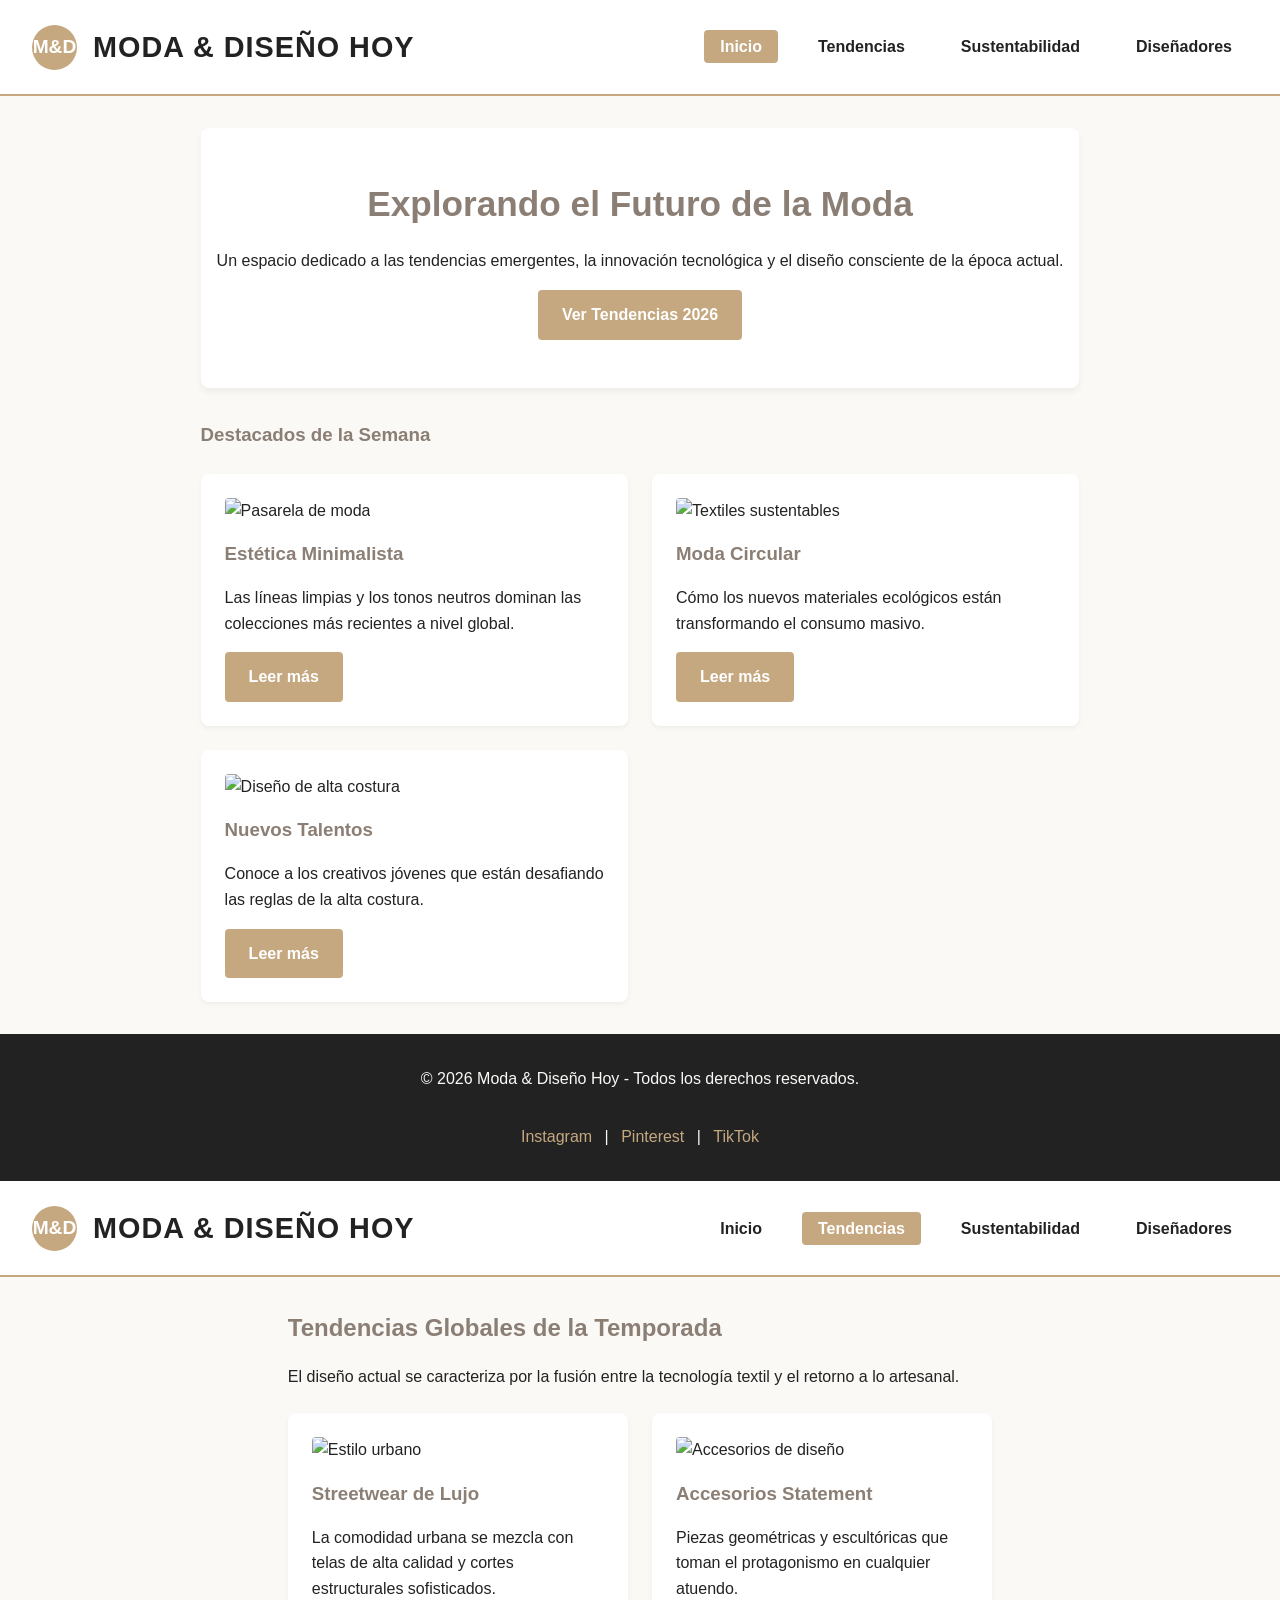
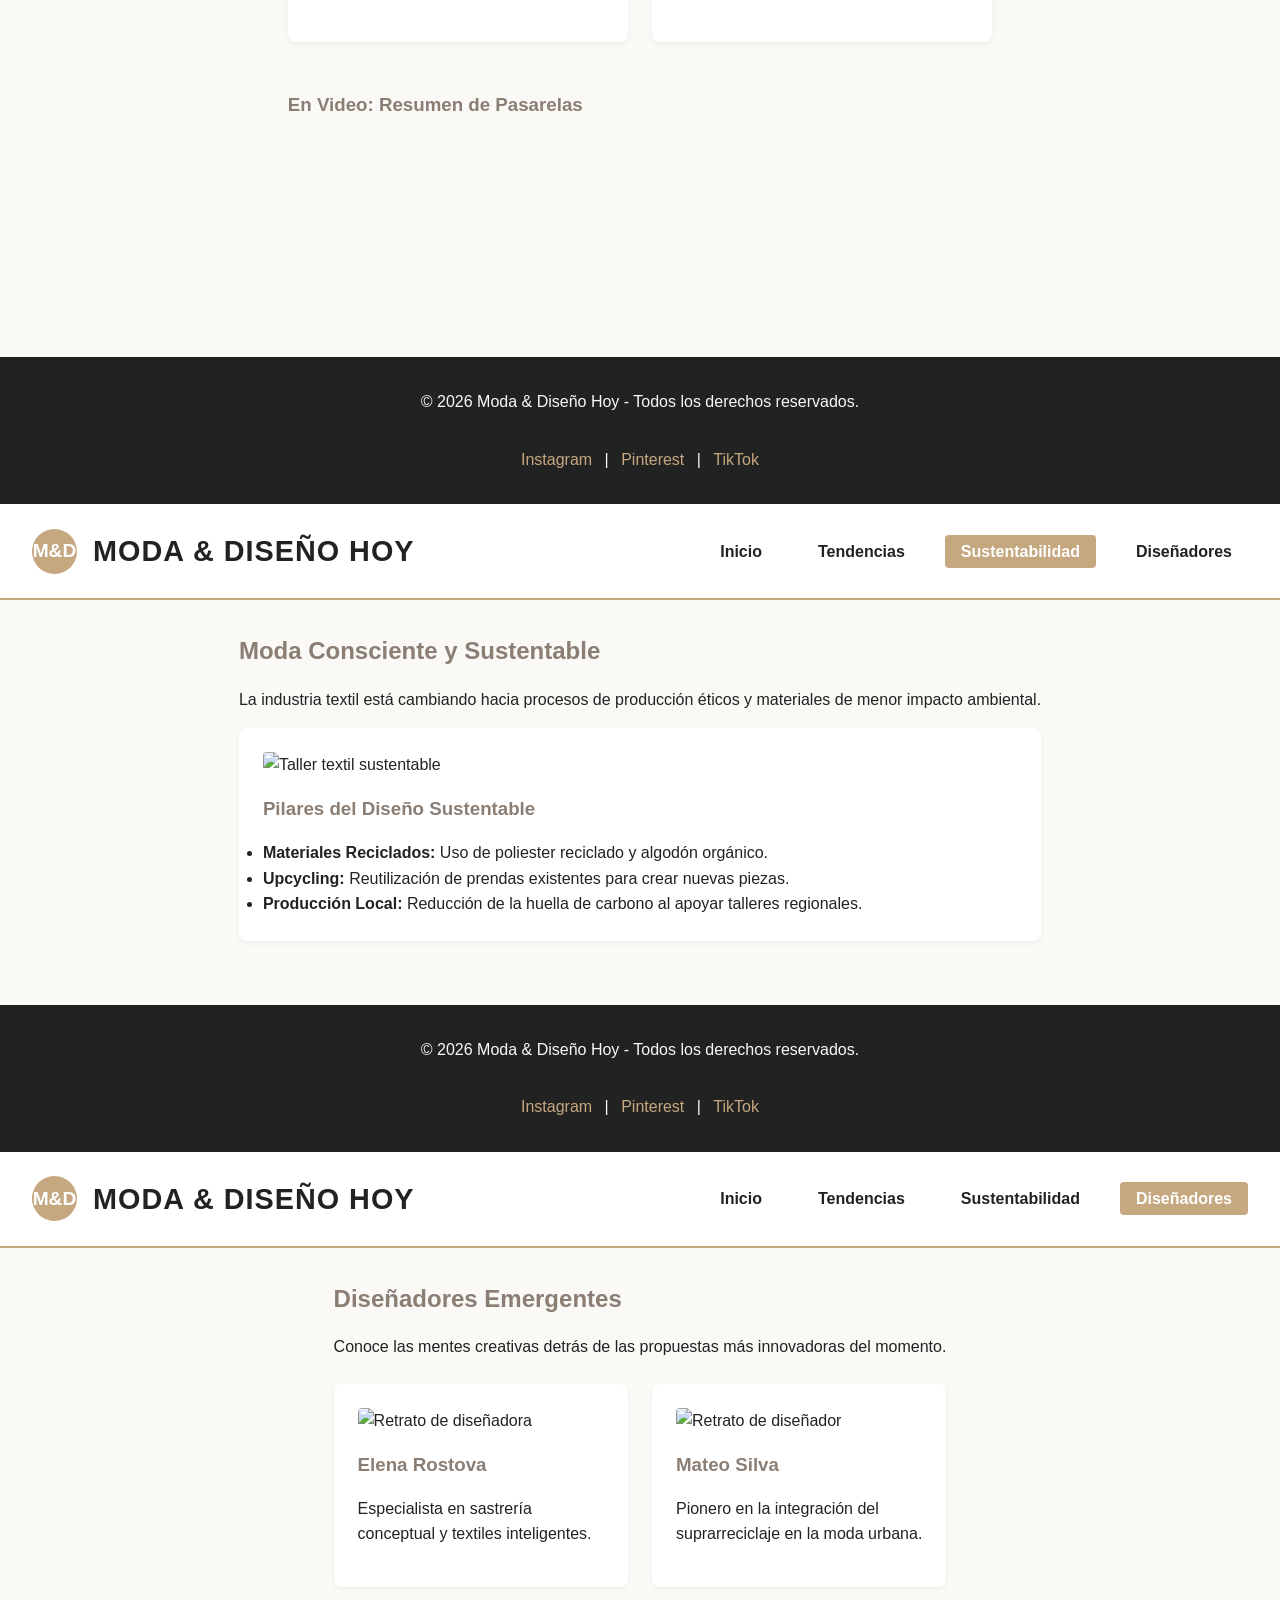
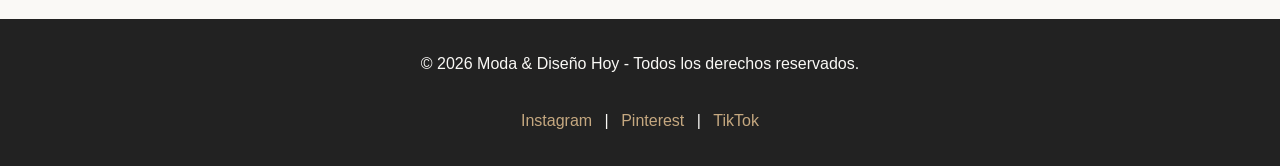
==== commit 1dcb9568: "agregue cosas al html y al css" ====
--- a/index.html
+++ b/index.html
@@ -69,4 +69,179 @@
     </footer>
 
 </body>
+</html>
+
+<!DOCTYPE html>
+<html lang="es">
+<head>
+    <meta charset="UTF-8">
+    <meta name="viewport" content="width=device-width, initial-scale=1.0">
+    <title>Moda & Diseño | Tendencias</title>
+    <link rel="stylesheet" href="style.css">
+</head>
+<body>
+
+    <header>
+        <div class="logo-container">
+            <div class="logo-img">M&D</div>
+            <h1>MODA & DISEÑO HOY</h1>
+        </div>
+        <nav>
+            <ul>
+                <li><a href="index.html">Inicio</a></li>
+                <li><a href="tendencias.html" class="active">Tendencias</a></li>
+                <li><a href="sustentabilidad.html">Sustentabilidad</a></li>
+                <li><a href="disenadores.html">Diseñadores</a></li>
+            </ul>
+        </nav>
+    </header>
+
+    <main>
+        <h2>Tendencias Globales de la Temporada</h2>
+        <p>El diseño actual se caracteriza por la fusión entre la tecnología textil y el retorno a lo artesanal.</p>
+
+        <section class="grid">
+            <article class="card">
+                <img src="https://images.unsplash.com/photo-1515886657613-9f3515b0c78f?w=500" alt="Estilo urbano">
+                <h3>Streetwear de Lujo</h3>
+                <p>La comodidad urbana se mezcla con telas de alta calidad y cortes estructurales sofisticados.</p>
+            </article>
+
+            <article class="card">
+                <img src="https://images.unsplash.com/photo-1509631179647-0177331693ae?w=500" alt="Accesorios de diseño">
+                <h3>Accesorios Statement</h3>
+                <p>Piezas geométricas y escultóricas que toman el protagonismo en cualquier atuendo.</p>
+            </article>
+        </section>
+
+        <section style="margin-top: 3rem;">
+            <h3>En Video: Resumen de Pasarelas</h3>
+            <div class="media-container" style="max-width: 700px; margin: 1rem 0;">
+                <iframe width="100%" height="380" src="https://www.youtube.com/embed/dQw4w9WgXcQ" title="Video de Tendencias" frameborder="0" allowfullscreen></iframe>
+            </div>
+        </section>
+    </main>
+
+    <footer>
+        <div class="footer-content">
+            <p>&copy; 2026 Moda & Diseño Hoy - Todos los derechos reservados.</p>
+            <div class="social-links">
+                <a href="#">Instagram</a> | 
+                <a href="#">Pinterest</a> | 
+                <a href="#">TikTok</a>
+            </div>
+        </div>
+    </footer>
+
+</body>
+</html>
+<!DOCTYPE html>
+<html lang="es">
+<head>
+    <meta charset="UTF-8">
+    <meta name="viewport" content="width=device-width, initial-scale=1.0">
+    <title>Moda & Diseño | Sustentabilidad</title>
+    <link rel="stylesheet" href="style.css">
+</head>
+<body>
+
+    <header>
+        <div class="logo-container">
+            <div class="logo-img">M&D</div>
+            <h1>MODA & DISEÑO HOY</h1>
+        </div>
+        <nav>
+            <ul>
+                <li><a href="index.html">Inicio</a></li>
+                <li><a href="tendencias.html">Tendencias</a></li>
+                <li><a href="sustentabilidad.html" class="active">Sustentabilidad</a></li>
+                <li><a href="disenadores.html">Diseñadores</a></li>
+            </ul>
+        </nav>
+    </header>
+
+    <main>
+        <h2>Moda Consciente y Sustentable</h2>
+        <p>La industria textil está cambiando hacia procesos de producción éticos y materiales de menor impacto ambiental.</p>
+
+        <div class="card" style="margin-bottom: 2rem;">
+            <img src="https://images.unsplash.com/photo-1532453288672-3a27e9be9efd?w=800" alt="Taller textil sustentable" style="max-height: 400px; object-fit: cover;">
+            <h3>Pilares del Diseño Sustentable</h3>
+            <ul>
+                <li><strong>Materiales Reciclados:</strong> Uso de poliester reciclado y algodón orgánico.</li>
+                <li><strong>Upcycling:</strong> Reutilización de prendas existentes para crear nuevas piezas.</li>
+                <li><strong>Producción Local:</strong> Reducción de la huella de carbono al apoyar talleres regionales.</li>
+            </ul>
+        </div>
+    </main>
+
+    <footer>
+        <div class="footer-content">
+            <p>&copy; 2026 Moda & Diseño Hoy - Todos los derechos reservados.</p>
+            <div class="social-links">
+                <a href="#">Instagram</a> | 
+                <a href="#">Pinterest</a> | 
+                <a href="#">TikTok</a>
+            </div>
+        </div>
+    </footer>
+
+</body>
+</html>
+<!DOCTYPE html>
+<html lang="es">
+<head>
+    <meta charset="UTF-8">
+    <meta name="viewport" content="width=device-width, initial-scale=1.0">
+    <title>Moda & Diseño | Diseñadores</title>
+    <link rel="stylesheet" href="style.css">
+</head>
+<body>
+
+    <header>
+        <div class="logo-container">
+            <div class="logo-img">M&D</div>
+            <h1>MODA & DISEÑO HOY</h1>
+        </div>
+        <nav>
+            <ul>
+                <li><a href="index.html">Inicio</a></li>
+                <li><a href="tendencias.html">Tendencias</a></li>
+                <li><a href="sustentabilidad.html">Sustentabilidad</a></li>
+                <li><a href="disenadores.html" class="active">Diseñadores</a></li>
+            </ul>
+        </nav>
+    </header>
+
+    <main>
+        <h2>Diseñadores Emergentes</h2>
+        <p>Conoce las mentes creativas detrás de las propuestas más innovadoras del momento.</p>
+
+        <div class="grid">
+            <article class="card">
+                <img src="https://images.unsplash.com/photo-1534528741775-53994a69daeb?w=500" alt="Retrato de diseñadora">
+                <h3>Elena Rostova</h3>
+                <p>Especialista en sastrería conceptual y textiles inteligentes.</p>
+            </article>
+
+            <article class="card">
+                <img src="https://images.unsplash.com/photo-1507003211169-0a1dd7228f2d?w=500" alt="Retrato de diseñador">
+                <h3>Mateo Silva</h3>
+                <p>Pionero en la integración del suprarreciclaje en la moda urbana.</p>
+            </article>
+        </div>
+    </main>
+
+    <footer>
+        <div class="footer-content">
+            <p>&copy; 2026 Moda & Diseño Hoy - Todos los derechos reservados.</p>
+            <div class="social-links">
+                <a href="#">Instagram</a> | 
+                <a href="#">Pinterest</a> | 
+                <a href="#">TikTok</a>
+            </div>
+        </div>
+    </footer>
+
+</body>
 </html>
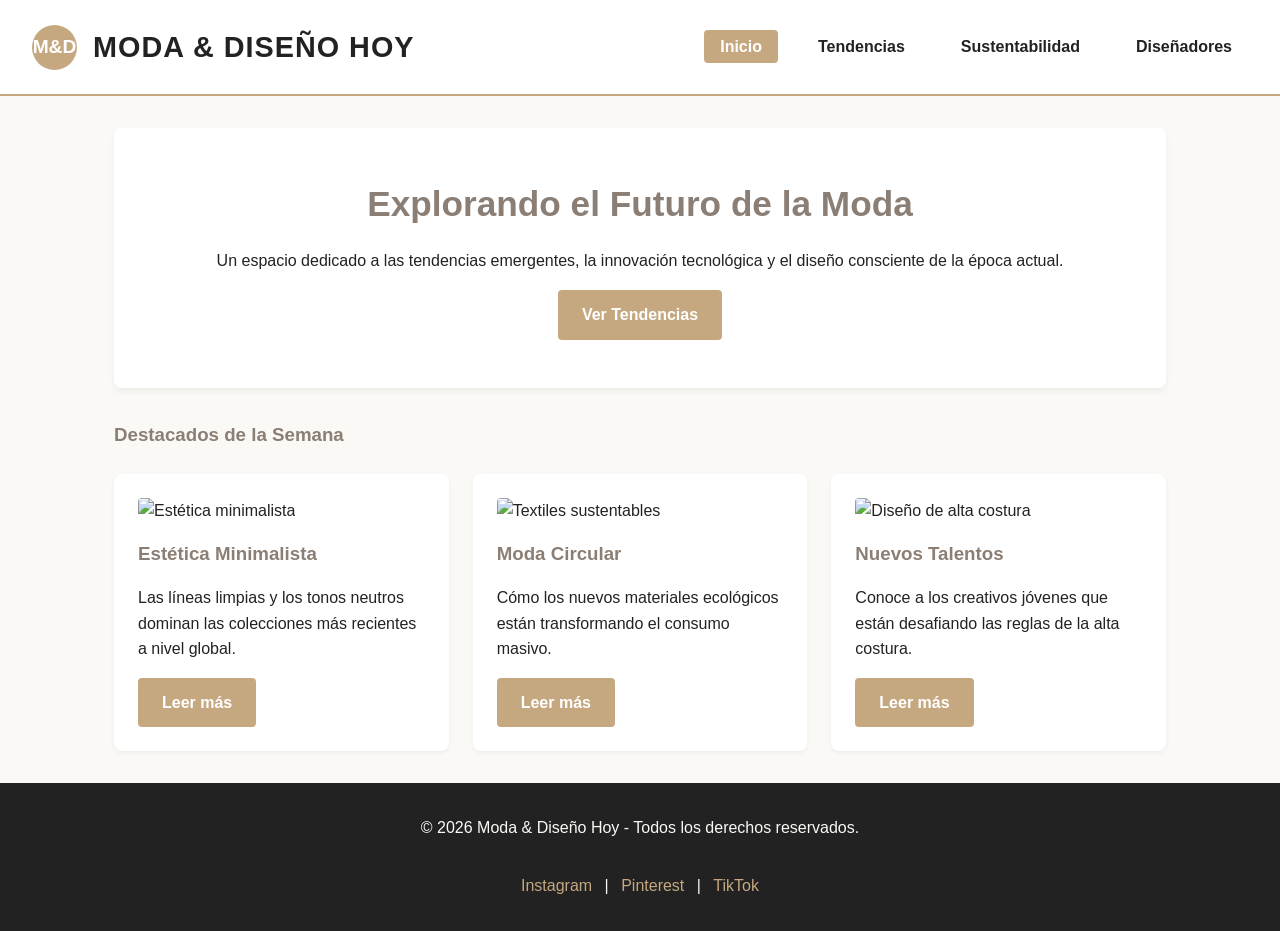
==== commit 69d85339: "agrege html y modifique el css" ====
--- a/index.html
+++ b/index.html
@@ -27,28 +27,28 @@
         <section class="hero">
             <h2>Explorando el Futuro de la Moda</h2>
             <p>Un espacio dedicado a las tendencias emergentes, la innovación tecnológica y el diseño consciente de la época actual.</p>
-            <a href="tendencias.html" class="btn">Ver Tendencias 2026</a>
+            <a href="tendencias.html" class="btn">Ver Tendencias</a>
         </section>
 
         <section>
             <h3>Destacados de la Semana</h3>
             <div class="grid">
                 <article class="card">
-                    <img src="https://images.unsplash.com/photo-1490481651871-ab68de25d43d?w=500" alt="Pasarela de moda">
+                    <img src="https://picsum.photos/500/350?random=1" alt="Estética minimalista">
                     <h3>Estética Minimalista</h3>
                     <p>Las líneas limpias y los tonos neutros dominan las colecciones más recientes a nivel global.</p>
                     <a href="tendencias.html" class="btn">Leer más</a>
                 </article>
 
                 <article class="card">
-                    <img src="https://images.unsplash.com/photo-1558769132-cb1aea458e5e?w=500" alt="Textiles sustentables">
+                    <img src="https://picsum.photos/500/350?random=2" alt="Textiles sustentables">
                     <h3>Moda Circular</h3>
                     <p>Cómo los nuevos materiales ecológicos están transformando el consumo masivo.</p>
                     <a href="sustentabilidad.html" class="btn">Leer más</a>
                 </article>
 
                 <article class="card">
-                    <img src="https://images.unsplash.com/photo-1537832816519-689ad163238b?w=500" alt="Diseño de alta costura">
+                    <img src="https://picsum.photos/500/350?random=3" alt="Diseño de alta costura">
                     <h3>Nuevos Talentos</h3>
                     <p>Conoce a los creativos jóvenes que están desafiando las reglas de la alta costura.</p>
                     <a href="disenadores.html" class="btn">Leer más</a>
@@ -70,178 +70,3 @@
 
 </body>
 </html>
-
-<!DOCTYPE html>
-<html lang="es">
-<head>
-    <meta charset="UTF-8">
-    <meta name="viewport" content="width=device-width, initial-scale=1.0">
-    <title>Moda & Diseño | Tendencias</title>
-    <link rel="stylesheet" href="style.css">
-</head>
-<body>
-
-    <header>
-        <div class="logo-container">
-            <div class="logo-img">M&D</div>
-            <h1>MODA & DISEÑO HOY</h1>
-        </div>
-        <nav>
-            <ul>
-                <li><a href="index.html">Inicio</a></li>
-                <li><a href="tendencias.html" class="active">Tendencias</a></li>
-                <li><a href="sustentabilidad.html">Sustentabilidad</a></li>
-                <li><a href="disenadores.html">Diseñadores</a></li>
-            </ul>
-        </nav>
-    </header>
-
-    <main>
-        <h2>Tendencias Globales de la Temporada</h2>
-        <p>El diseño actual se caracteriza por la fusión entre la tecnología textil y el retorno a lo artesanal.</p>
-
-        <section class="grid">
-            <article class="card">
-                <img src="https://images.unsplash.com/photo-1515886657613-9f3515b0c78f?w=500" alt="Estilo urbano">
-                <h3>Streetwear de Lujo</h3>
-                <p>La comodidad urbana se mezcla con telas de alta calidad y cortes estructurales sofisticados.</p>
-            </article>
-
-            <article class="card">
-                <img src="https://images.unsplash.com/photo-1509631179647-0177331693ae?w=500" alt="Accesorios de diseño">
-                <h3>Accesorios Statement</h3>
-                <p>Piezas geométricas y escultóricas que toman el protagonismo en cualquier atuendo.</p>
-            </article>
-        </section>
-
-        <section style="margin-top: 3rem;">
-            <h3>En Video: Resumen de Pasarelas</h3>
-            <div class="media-container" style="max-width: 700px; margin: 1rem 0;">
-                <iframe width="100%" height="380" src="https://www.youtube.com/embed/dQw4w9WgXcQ" title="Video de Tendencias" frameborder="0" allowfullscreen></iframe>
-            </div>
-        </section>
-    </main>
-
-    <footer>
-        <div class="footer-content">
-            <p>&copy; 2026 Moda & Diseño Hoy - Todos los derechos reservados.</p>
-            <div class="social-links">
-                <a href="#">Instagram</a> | 
-                <a href="#">Pinterest</a> | 
-                <a href="#">TikTok</a>
-            </div>
-        </div>
-    </footer>
-
-</body>
-</html>
-<!DOCTYPE html>
-<html lang="es">
-<head>
-    <meta charset="UTF-8">
-    <meta name="viewport" content="width=device-width, initial-scale=1.0">
-    <title>Moda & Diseño | Sustentabilidad</title>
-    <link rel="stylesheet" href="style.css">
-</head>
-<body>
-
-    <header>
-        <div class="logo-container">
-            <div class="logo-img">M&D</div>
-            <h1>MODA & DISEÑO HOY</h1>
-        </div>
-        <nav>
-            <ul>
-                <li><a href="index.html">Inicio</a></li>
-                <li><a href="tendencias.html">Tendencias</a></li>
-                <li><a href="sustentabilidad.html" class="active">Sustentabilidad</a></li>
-                <li><a href="disenadores.html">Diseñadores</a></li>
-            </ul>
-        </nav>
-    </header>
-
-    <main>
-        <h2>Moda Consciente y Sustentable</h2>
-        <p>La industria textil está cambiando hacia procesos de producción éticos y materiales de menor impacto ambiental.</p>
-
-        <div class="card" style="margin-bottom: 2rem;">
-            <img src="https://images.unsplash.com/photo-1532453288672-3a27e9be9efd?w=800" alt="Taller textil sustentable" style="max-height: 400px; object-fit: cover;">
-            <h3>Pilares del Diseño Sustentable</h3>
-            <ul>
-                <li><strong>Materiales Reciclados:</strong> Uso de poliester reciclado y algodón orgánico.</li>
-                <li><strong>Upcycling:</strong> Reutilización de prendas existentes para crear nuevas piezas.</li>
-                <li><strong>Producción Local:</strong> Reducción de la huella de carbono al apoyar talleres regionales.</li>
-            </ul>
-        </div>
-    </main>
-
-    <footer>
-        <div class="footer-content">
-            <p>&copy; 2026 Moda & Diseño Hoy - Todos los derechos reservados.</p>
-            <div class="social-links">
-                <a href="#">Instagram</a> | 
-                <a href="#">Pinterest</a> | 
-                <a href="#">TikTok</a>
-            </div>
-        </div>
-    </footer>
-
-</body>
-</html>
-<!DOCTYPE html>
-<html lang="es">
-<head>
-    <meta charset="UTF-8">
-    <meta name="viewport" content="width=device-width, initial-scale=1.0">
-    <title>Moda & Diseño | Diseñadores</title>
-    <link rel="stylesheet" href="style.css">
-</head>
-<body>
-
-    <header>
-        <div class="logo-container">
-            <div class="logo-img">M&D</div>
-            <h1>MODA & DISEÑO HOY</h1>
-        </div>
-        <nav>
-            <ul>
-                <li><a href="index.html">Inicio</a></li>
-                <li><a href="tendencias.html">Tendencias</a></li>
-                <li><a href="sustentabilidad.html">Sustentabilidad</a></li>
-                <li><a href="disenadores.html" class="active">Diseñadores</a></li>
-            </ul>
-        </nav>
-    </header>
-
-    <main>
-        <h2>Diseñadores Emergentes</h2>
-        <p>Conoce las mentes creativas detrás de las propuestas más innovadoras del momento.</p>
-
-        <div class="grid">
-            <article class="card">
-                <img src="https://images.unsplash.com/photo-1534528741775-53994a69daeb?w=500" alt="Retrato de diseñadora">
-                <h3>Elena Rostova</h3>
-                <p>Especialista en sastrería conceptual y textiles inteligentes.</p>
-            </article>
-
-            <article class="card">
-                <img src="https://images.unsplash.com/photo-1507003211169-0a1dd7228f2d?w=500" alt="Retrato de diseñador">
-                <h3>Mateo Silva</h3>
-                <p>Pionero en la integración del suprarreciclaje en la moda urbana.</p>
-            </article>
-        </div>
-    </main>
-
-    <footer>
-        <div class="footer-content">
-            <p>&copy; 2026 Moda & Diseño Hoy - Todos los derechos reservados.</p>
-            <div class="social-links">
-                <a href="#">Instagram</a> | 
-                <a href="#">Pinterest</a> | 
-                <a href="#">TikTok</a>
-            </div>
-        </div>
-    </footer>
-
-</body>
-</html>
--- a/style.css
+++ b/style.css
@@ -86,6 +86,7 @@
     max-width: 1100px;
     margin: 2rem auto;
     padding: 0 1.5rem;
+    width: 100%;
 }
 
 .hero {
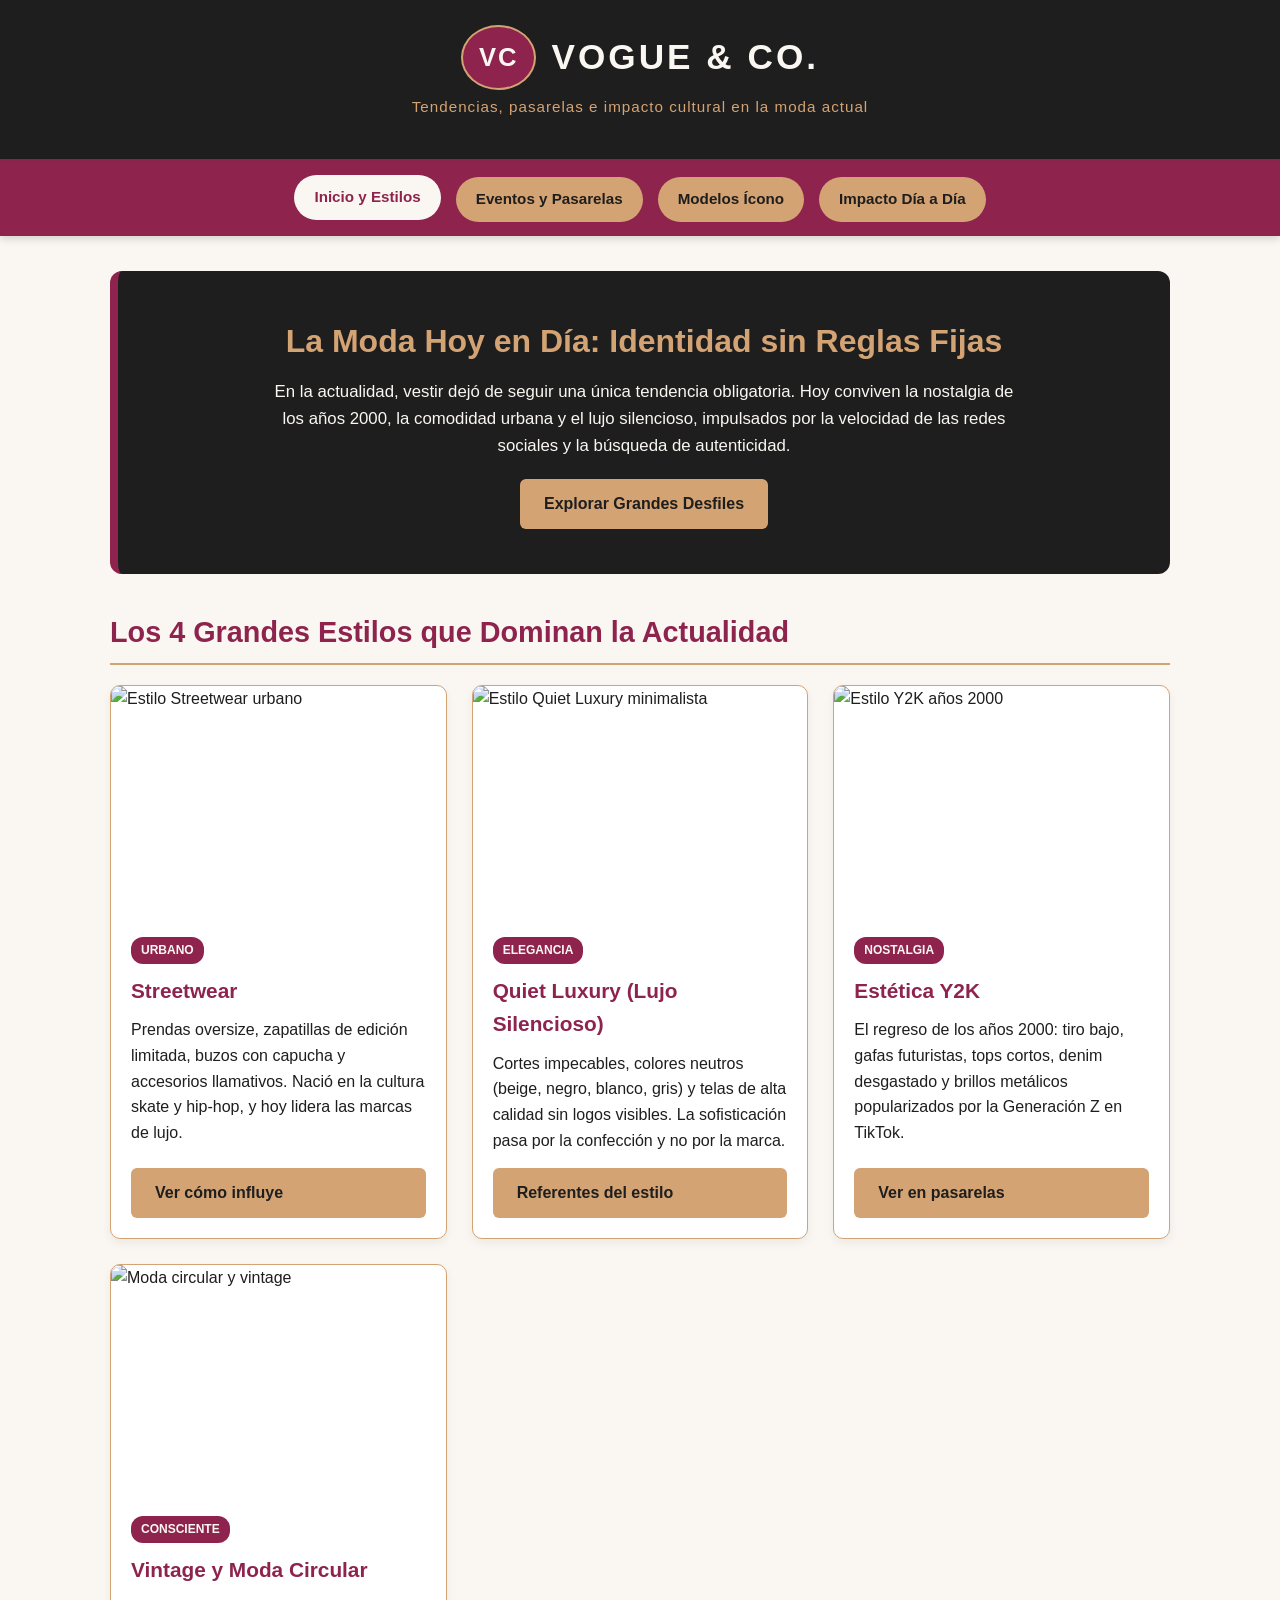
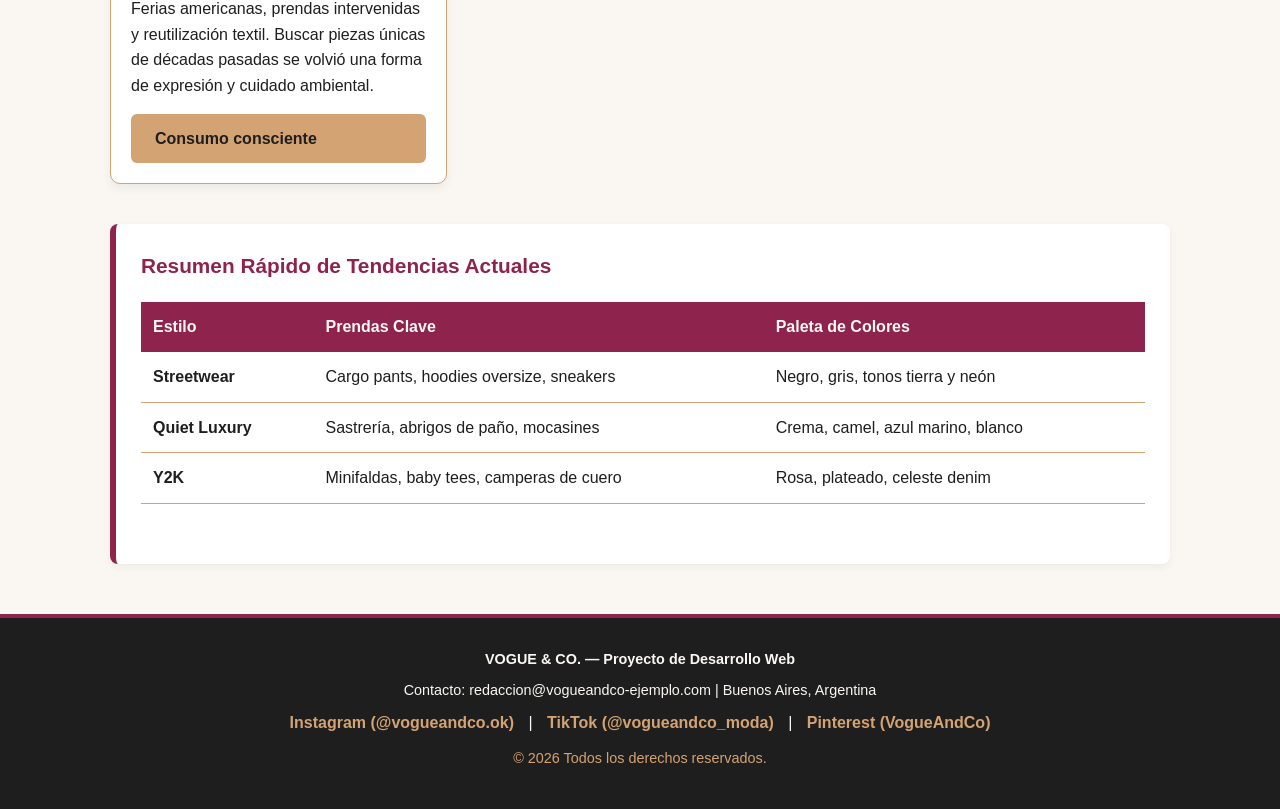
==== commit 4e93312c: "modifique cosas de los html y del css" ====
--- a/index.html
+++ b/index.html
@@ -3,70 +3,129 @@
 <head>
     <meta charset="UTF-8">
     <meta name="viewport" content="width=device-width, initial-scale=1.0">
-    <title>Moda & Diseño | Inicio</title>
-    <link rel="stylesheet" href="style.css">
+    <title>VOGUE & CO. | La Moda Hoy en Día</title>
+    <link rel="stylesheet" href="estilos.css">
 </head>
 <body>
 
     <header>
-        <div class="logo-container">
-            <div class="logo-img">M&D</div>
-            <h1>MODA & DISEÑO HOY</h1>
+        <div class="logo-contenedor">
+            <span class="logo-icono">VC</span>
+            <h1>VOGUE & CO.</h1>
         </div>
-        <nav>
-            <ul>
-                <li><a href="index.html" class="active">Inicio</a></li>
-                <li><a href="tendencias.html">Tendencias</a></li>
-                <li><a href="sustentabilidad.html">Sustentabilidad</a></li>
-                <li><a href="disenadores.html">Diseñadores</a></li>
-            </ul>
-        </nav>
+        <p>Tendencias, pasarelas e impacto cultural en la moda actual</p>
     </header>
+
+    <nav>
+        <ul>
+            <li><a href="index.html" class="activo">Inicio y Estilos</a></li>
+            <li><a href="eventos.html">Eventos y Pasarelas</a></li>
+            <li><a href="modelos.html">Modelos Ícono</a></li>
+            <li><a href="impacto.html">Impacto Día a Día</a></li>
+        </ul>
+    </nav>
 
     <main>
         <section class="hero">
-            <h2>Explorando el Futuro de la Moda</h2>
-            <p>Un espacio dedicado a las tendencias emergentes, la innovación tecnológica y el diseño consciente de la época actual.</p>
-            <a href="tendencias.html" class="btn">Ver Tendencias</a>
+            <h2>La Moda Hoy en Día: Identidad sin Reglas Fijas</h2>
+            <p>En la actualidad, vestir dejó de seguir una única tendencia obligatoria. Hoy conviven la nostalgia de los años 2000, la comodidad urbana y el lujo silencioso, impulsados por la velocidad de las redes sociales y la búsqueda de autenticidad.</p>
+            <a href="eventos.html" class="btn">Explorar Grandes Desfiles</a>
         </section>
 
         <section>
-            <h3>Destacados de la Semana</h3>
-            <div class="grid">
-                <article class="card">
-                    <img src="https://picsum.photos/500/350?random=1" alt="Estética minimalista">
-                    <h3>Estética Minimalista</h3>
-                    <p>Las líneas limpias y los tonos neutros dominan las colecciones más recientes a nivel global.</p>
-                    <a href="tendencias.html" class="btn">Leer más</a>
+            <h2 class="titulo-seccion">Los 4 Grandes Estilos que Dominan la Actualidad</h2>
+            <div class="grid-tarjetas">
+                <article class="tarjeta">
+                    <img src="https://images.unsplash.com/photo-1523398002811-999ca8dec234?auto=format&fit=crop&w=800&q=80" alt="Estilo Streetwear urbano">
+                    <div class="tarjeta-contenido">
+                        <div>
+                            <span class="etiqueta">Urbano</span>
+                            <h3>Streetwear</h3>
+                            <p>Prendas oversize, zapatillas de edición limitada, buzos con capucha y accesorios llamativos. Nació en la cultura skate y hip-hop, y hoy lidera las marcas de lujo.</p>
+                        </div>
+                        <a href="impacto.html" class="btn">Ver cómo influye</a>
+                    </div>
                 </article>
 
-                <article class="card">
-                    <img src="https://picsum.photos/500/350?random=2" alt="Textiles sustentables">
-                    <h3>Moda Circular</h3>
-                    <p>Cómo los nuevos materiales ecológicos están transformando el consumo masivo.</p>
-                    <a href="sustentabilidad.html" class="btn">Leer más</a>
+                <article class="tarjeta">
+                    <img src="https://images.unsplash.com/photo-1539109136881-3be0616acf4b?auto=format&fit=crop&w=800&q=80" alt="Estilo Quiet Luxury minimalista">
+                    <div class="tarjeta-contenido">
+                        <div>
+                            <span class="etiqueta">Elegancia</span>
+                            <h3>Quiet Luxury (Lujo Silencioso)</h3>
+                            <p>Cortes impecables, colores neutros (beige, negro, blanco, gris) y telas de alta calidad sin logos visibles. La sofisticación pasa por la confección y no por la marca.</p>
+                        </div>
+                        <a href="modelos.html" class="btn">Referentes del estilo</a>
+                    </div>
                 </article>
 
-                <article class="card">
-                    <img src="https://picsum.photos/500/350?random=3" alt="Diseño de alta costura">
-                    <h3>Nuevos Talentos</h3>
-                    <p>Conoce a los creativos jóvenes que están desafiando las reglas de la alta costura.</p>
-                    <a href="disenadores.html" class="btn">Leer más</a>
+                <article class="tarjeta">
+                    <img src="https://images.unsplash.com/photo-1515886657613-9f3515b0c78f?auto=format&fit=crop&w=800&q=80" alt="Estilo Y2K años 2000">
+                    <div class="tarjeta-contenido">
+                        <div>
+                            <span class="etiqueta">Nostalgia</span>
+                            <h3>Estética Y2K</h3>
+                            <p>El regreso de los años 2000: tiro bajo, gafas futuristas, tops cortos, denim desgastado y brillos metálicos popularizados por la Generación Z en TikTok.</p>
+                        </div>
+                        <a href="eventos.html" class="btn">Ver en pasarelas</a>
+                    </div>
+                </article>
+
+                <article class="tarjeta">
+                    <img src="https://images.unsplash.com/photo-1490481651871-ab68de25d43d?auto=format&fit=crop&w=800&q=80" alt="Moda circular y vintage">
+                    <div class="tarjeta-contenido">
+                        <div>
+                            <span class="etiqueta">Consciente</span>
+                            <h3>Vintage y Moda Circular</h3>
+                            <p>Ferias americanas, prendas intervenidas y reutilización textil. Buscar piezas únicas de décadas pasadas se volvió una forma de expresión y cuidado ambiental.</p>
+                        </div>
+                        <a href="impacto.html" class="btn">Consumo consciente</a>
+                    </div>
                 </article>
             </div>
+        </section>
+
+        <section class="caja-destacada">
+            <h3>Resumen Rápido de Tendencias Actuales</h3>
+            <table>
+                <thead>
+                    <tr>
+                        <th>Estilo</th>
+                        <th>Prendas Clave</th>
+                        <th>Paleta de Colores</th>
+                    </tr>
+                </thead>
+                <tbody>
+                    <tr>
+                        <td><strong>Streetwear</strong></td>
+                        <td>Cargo pants, hoodies oversize, sneakers</td>
+                        <td>Negro, gris, tonos tierra y neón</td>
+                    </tr>
+                    <tr>
+                        <td><strong>Quiet Luxury</strong></td>
+                        <td>Sastrería, abrigos de paño, mocasines</td>
+                        <td>Crema, camel, azul marino, blanco</td>
+                    </tr>
+                    <tr>
+                        <td><strong>Y2K</strong></td>
+                        <td>Minifaldas, baby tees, camperas de cuero</td>
+                        <td>Rosa, plateado, celeste denim</td>
+                    </tr>
+                </tbody>
+            </table>
         </section>
     </main>
 
     <footer>
-        <div class="footer-content">
-            <p>&copy; 2026 Moda & Diseño Hoy - Todos los derechos reservados.</p>
-            <div class="social-links">
-                <a href="#">Instagram</a> | 
-                <a href="#">Pinterest</a> | 
-                <a href="#">TikTok</a>
-            </div>
+        <p><strong>VOGUE & CO. — Proyecto de Desarrollo Web</strong></p>
+        <p>Contacto: redaccion@vogueandco-ejemplo.com | Buenos Aires, Argentina</p>
+        <div class="redes-footer">
+            <a href="#">Instagram (@vogueandco.ok)</a> |
+            <a href="#">TikTok (@vogueandco_moda)</a> |
+            <a href="#">Pinterest (VogueAndCo)</a>
         </div>
+        <p style="margin-top: 12px; color: #D4A373;">&copy; 2026 Todos los derechos reservados.</p>
     </footer>
 
 </body>
-</html>
+</html>
--- a/estilos.css
+++ b/estilos.css
@@ -0,0 +1,284 @@
+/* =========================================
+   PALETA DE COLORES (4 colores)
+   1. Fondo general: #FAF7F2 (Crema suave)
+   2. Texto principal: #1E1E1E (Carbón)
+   3. Títulos y destacados: #8E244D (Borgoña)
+   4. Botones y detalles: #D4A373 (Dorado arena)
+   ========================================= */
+
+* {
+    margin: 0;
+    padding: 0;
+    box-sizing: border-box;
+}
+
+body {
+    font-family: 'Segoe UI', Tahoma, Geneva, Verdana, sans-serif;
+    background-color: #FAF7F2;
+    color: #1E1E1E;
+    line-height: 1.6;
+}
+
+/* --- HEADER Y LOGO --- */
+header {
+    background-color: #1E1E1E;
+    color: #FAF7F2;
+    padding: 25px 20px;
+    text-align: center;
+    border-bottom: 4px solid #8E244D;
+}
+
+.logo-contenedor {
+    display: flex;
+    align-items: center;
+    justify-content: center;
+    gap: 15px;
+}
+
+.logo-icono {
+    background-color: #8E244D;
+    color: #FAF7F2;
+    font-weight: bold;
+    font-size: 1.6rem;
+    padding: 10px 16px;
+    border-radius: 50%;
+    border: 2px solid #D4A373;
+    letter-spacing: 2px;
+}
+
+header h1 {
+    font-size: 2.2rem;
+    letter-spacing: 3px;
+    text-transform: uppercase;
+    color: #FAF7F2;
+}
+
+header p {
+    color: #D4A373;
+    font-size: 0.95rem;
+    margin-top: 5px;
+    letter-spacing: 1px;
+}
+
+/* --- BARRA DE NAVEGACIÓN --- */
+nav {
+    background-color: #8E244D;
+    padding: 14px 10px;
+    position: sticky;
+    top: 0;
+    z-index: 100;
+    box-shadow: 0 3px 8px rgba(0, 0, 0, 0.15);
+}
+
+nav ul {
+    list-style: none;
+    display: flex;
+    justify-content: center;
+    flex-wrap: wrap;
+    gap: 15px;
+}
+
+nav ul li a {
+    text-decoration: none;
+    background-color: #D4A373;
+    color: #1E1E1E;
+    font-weight: bold;
+    padding: 10px 20px;
+    border-radius: 25px;
+    transition: all 0.3s ease;
+    display: inline-block;
+    font-size: 0.95rem;
+}
+
+nav ul li a:hover,
+nav ul li a.activo {
+    background-color: #FAF7F2;
+    color: #8E244D;
+    transform: translateY(-2px);
+}
+
+/* --- CONTENIDO PRINCIPAL --- */
+main {
+    max-width: 1100px;
+    margin: 35px auto;
+    padding: 0 20px;
+}
+
+.hero {
+    background-color: #1E1E1E;
+    color: #FAF7F2;
+    padding: 45px 30px;
+    border-radius: 12px;
+    text-align: center;
+    margin-bottom: 35px;
+    border-left: 8px solid #8E244D;
+}
+
+.hero h2 {
+    color: #D4A373;
+    font-size: 2rem;
+    margin-bottom: 12px;
+}
+
+.hero p {
+    max-width: 750px;
+    margin: 0 auto 20px auto;
+    font-size: 1.05rem;
+}
+
+h2.titulo-seccion {
+    color: #8E244D;
+    font-size: 1.8rem;
+    border-bottom: 2px solid #D4A373;
+    padding-bottom: 8px;
+    margin-bottom: 20px;
+}
+
+h3 {
+    color: #8E244D;
+    margin-bottom: 10px;
+    font-size: 1.3rem;
+}
+
+p {
+    margin-bottom: 15px;
+}
+
+/* --- BOTONES GENERALES --- */
+.btn {
+    display: inline-block;
+    background-color: #D4A373;
+    color: #1E1E1E;
+    padding: 12px 24px;
+    text-decoration: none;
+    font-weight: bold;
+    border-radius: 6px;
+    border: none;
+    cursor: pointer;
+    transition: background-color 0.3s ease;
+}
+
+.btn:hover {
+    background-color: #8E244D;
+    color: #FAF7F2;
+}
+
+/* --- GRILLA DE TARJETAS --- */
+.grid-tarjetas {
+    display: grid;
+    grid-template-columns: repeat(auto-fit, minmax(260px, 1fr));
+    gap: 25px;
+    margin-bottom: 40px;
+}
+
+.tarjeta {
+    background-color: #FFFFFF;
+    border: 1px solid #D4A373;
+    border-radius: 10px;
+    overflow: hidden;
+    box-shadow: 0 4px 10px rgba(0, 0, 0, 0.06);
+    display: flex;
+    flex-direction: column;
+}
+
+.tarjeta img {
+    width: 100%;
+    height: 230px;
+    object-fit: cover;
+}
+
+.tarjeta-contenido {
+    padding: 20px;
+    flex-grow: 1;
+    display: flex;
+    flex-direction: column;
+    justify-content: space-between;
+}
+
+.etiqueta {
+    display: inline-block;
+    background-color: #8E244D;
+    color: #FAF7F2;
+    font-size: 0.75rem;
+    font-weight: bold;
+    padding: 4px 10px;
+    border-radius: 12px;
+    margin-bottom: 10px;
+    text-transform: uppercase;
+    width: fit-content;
+}
+
+/* --- BLOQUES DESTACADOS Y VIDEOS --- */
+.caja-destacada {
+    background-color: #FFFFFF;
+    border-left: 6px solid #8E244D;
+    padding: 25px;
+    border-radius: 8px;
+    margin-bottom: 35px;
+    box-shadow: 0 3px 8px rgba(0, 0, 0, 0.05);
+}
+
+.contenedor-video {
+    position: relative;
+    padding-bottom: 56.25%;
+    height: 0;
+    overflow: hidden;
+    border-radius: 10px;
+    border: 3px solid #D4A373;
+    margin: 20px 0 35px 0;
+}
+
+.contenedor-video iframe {
+    position: absolute;
+    top: 0;
+    left: 0;
+    width: 100%;
+    height: 100%;
+}
+
+/* --- TABLA DE ESTILOS / COMPARATIVA --- */
+table {
+    width: 100%;
+    border-collapse: collapse;
+    margin: 20px 0 35px 0;
+    background-color: #FFFFFF;
+}
+
+th {
+    background-color: #8E244D;
+    color: #FAF7F2;
+    padding: 12px;
+    text-align: left;
+}
+
+td {
+    padding: 12px;
+    border-bottom: 1px solid #D4A373;
+}
+
+/* --- FOOTER --- */
+footer {
+    background-color: #1E1E1E;
+    color: #FAF7F2;
+    text-align: center;
+    padding: 30px 20px;
+    margin-top: 50px;
+    border-top: 4px solid #8E244D;
+}
+
+footer p {
+    margin-bottom: 8px;
+    font-size: 0.9rem;
+}
+
+.redes-footer a {
+    color: #D4A373;
+    text-decoration: none;
+    margin: 0 10px;
+    font-weight: bold;
+}
+
+.redes-footer a:hover {
+    color: #FAF7F2;
+    text-decoration: underline;
+}
